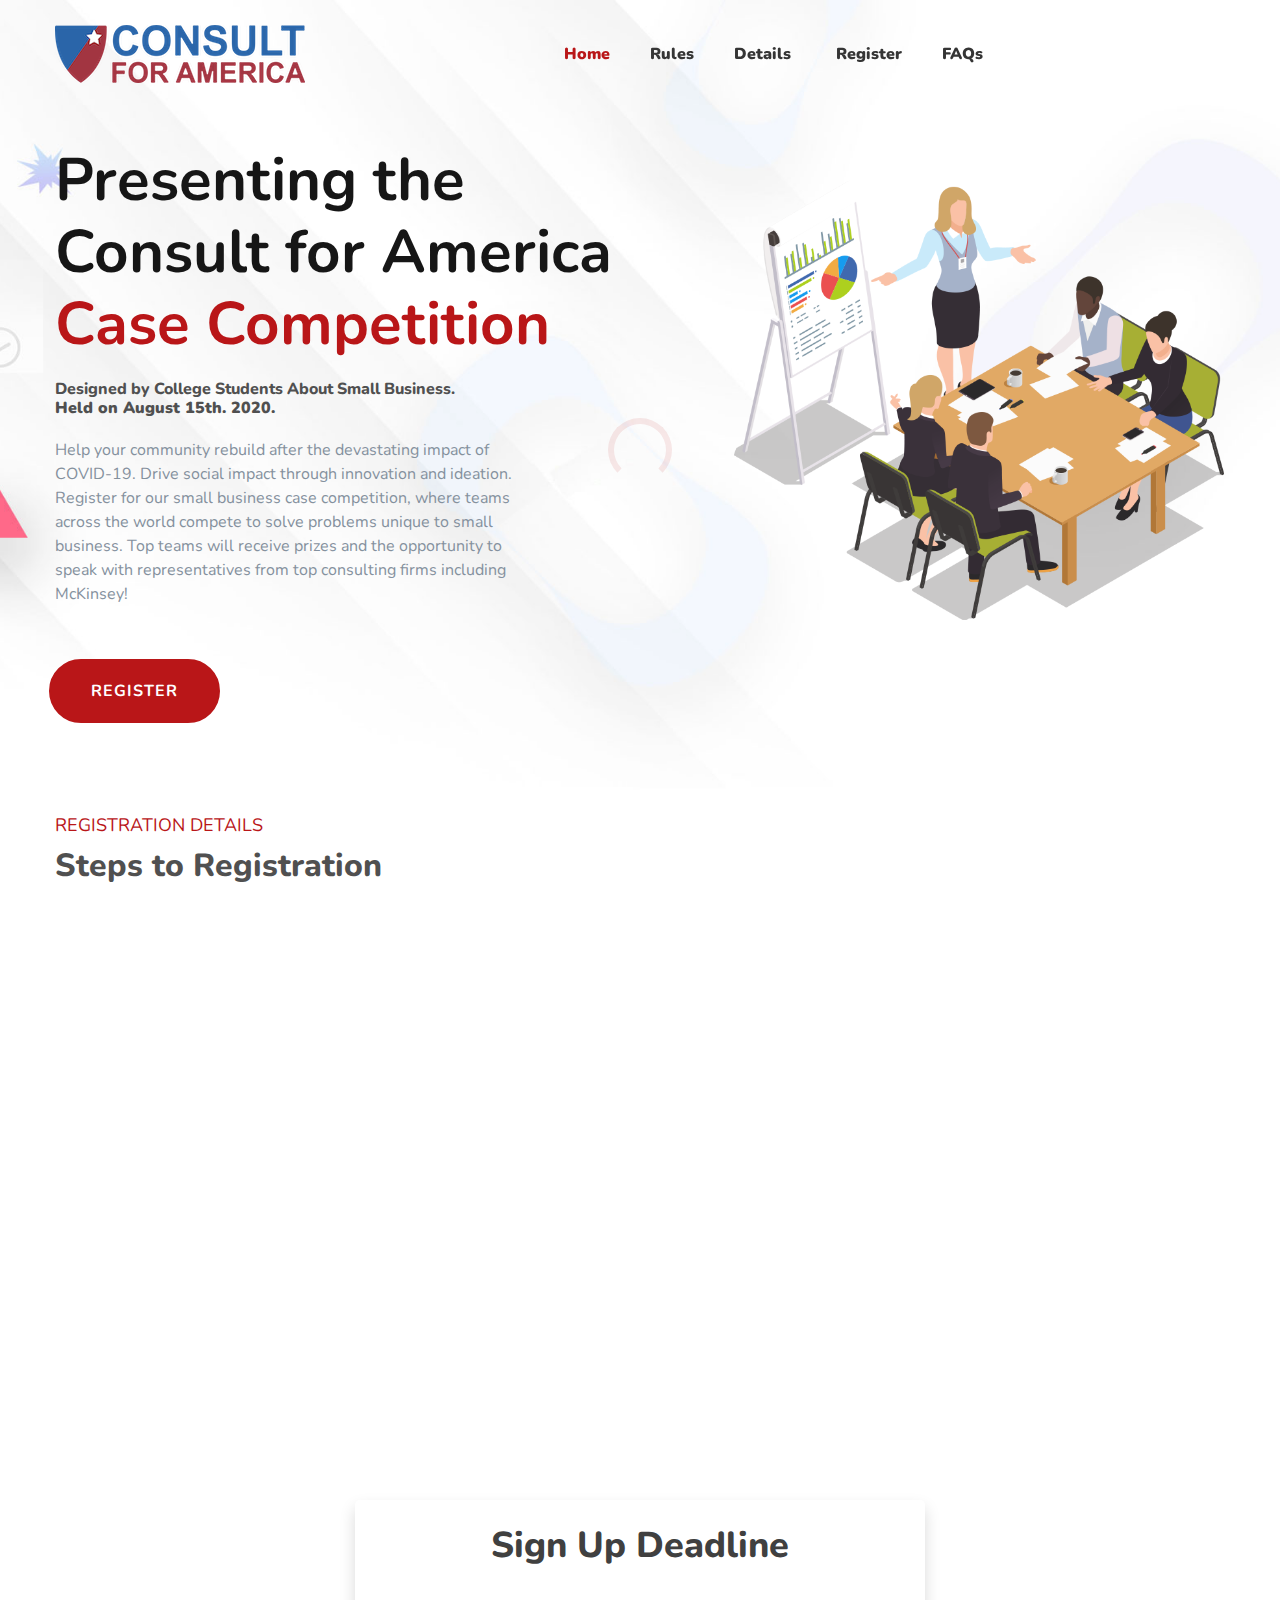
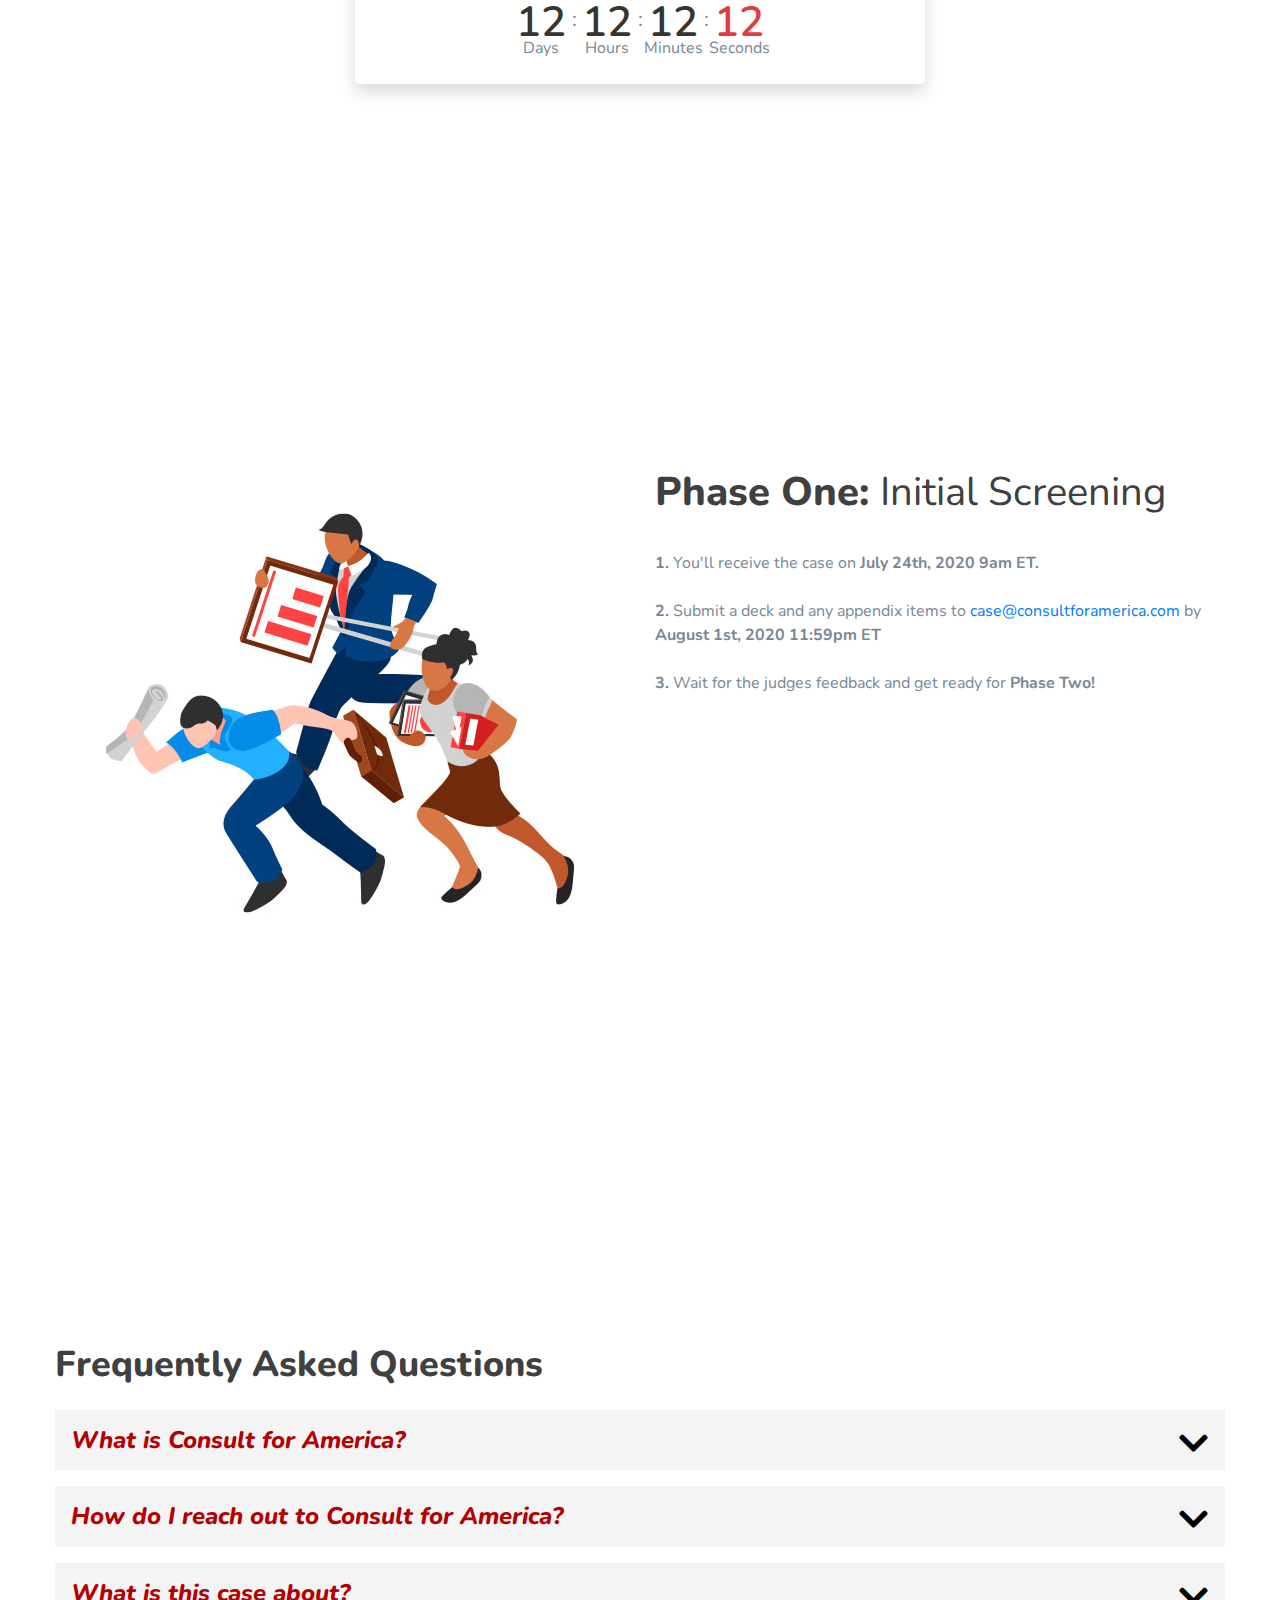
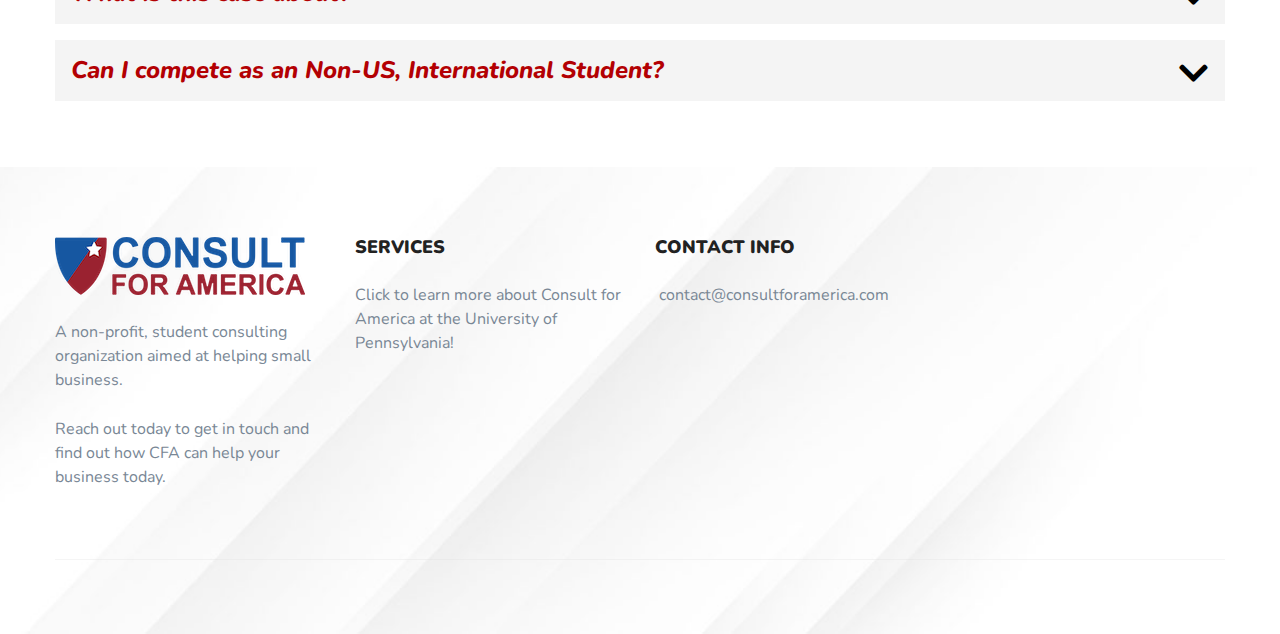
==== case2020.html @ e7a6fa44 "Create case2020.html" ====
<!doctype html>
<html class="no-js" lang="en">

<head>
    <meta charset="utf-8">
    
    <!--====== Title ======-->
    <title>Consult For America | Home</title>
    
    <meta name="description" content="">
    <meta name="viewport" content="width=device-width, initial-scale=1">
    <meta property="og:image" content="assets/images/CFAN Logo 1.png" />

    <!--====== Favicon Icon ======-->
    <link rel="shortcut icon" href="assets/images/cfa_favicon.png" type="image/png">
        
    <!--====== Slick CSS ======-->
    <link rel="stylesheet" href="assets/css/slick.css">
        
    <!--====== Font Awesome CSS ======-->
    <link rel="stylesheet" href="assets/css/font-awesome.min.css">
        
    <!--====== Line Icons CSS ======-->
    <link rel="stylesheet" href="assets/css/LineIcons.css">
        
    <!--====== Animate CSS ======-->
    <link rel="stylesheet" href="assets/css/animate.css">
        
    <!--====== Magnific Popup CSS ======-->
    <link rel="stylesheet" href="assets/css/magnific-popup.css">
        
    <!--====== Bootstrap CSS ======-->
    <link rel="stylesheet" href="assets/css/bootstrap.min.css">
    
    <!--====== Default CSS ======-->
    <link rel="stylesheet" href="assets/css/default.css">
    
    <!--====== Style CSS ======-->
    <link rel="stylesheet" href="assets/css/style.css">
    
</head>

<body>
    <!--[if IE]>
    <p class="browserupgrade">You are using an <strong>outdated</strong> browser. Please <a href="https://browsehappy.com/">upgrade your browser</a> to improve your experience and security.</p>
  <![endif]-->
   
   
    <!--====== PRELOADER PART START ======-->

    <div class="preloader">
        <div class="loader">
            <div class="ytp-spinner">
                <div class="ytp-spinner-container">
                    <div class="ytp-spinner-rotator">
                        <div class="ytp-spinner-left">
                            <div class="ytp-spinner-circle"></div>
                        </div>
                        <div class="ytp-spinner-right">
                            <div class="ytp-spinner-circle"></div>
                        </div>
                    </div>
                </div>
            </div>
        </div>
    </div>

    <!--====== PRELOADER PART ENDS ======-->
    
    <!--====== HEADER PART START ======-->
    
    <header class="header-area">
        <div class="navbar-area headroom">
            <div class="container">
                <div class="row">
                    <div class="col-lg-12">
                        <nav class="navbar navbar-expand-lg">
                            <a class="navbar-brand" href="index.html">
                                <img src="assets/images/CFAN Logo 1.png" alt="Logo">
                            </a>
                            <button class="navbar-toggler" type="button" data-toggle="collapse" data-target="#navbarSupportedContent" aria-controls="navbarSupportedContent" aria-expanded="false" aria-label="Toggle navigation">
                                <span class="toggler-icon"></span>
                                <span class="toggler-icon"></span>
                                <span class="toggler-icon"></span>
                            </button>

                            <div class="collapse navbar-collapse sub-menu-bar" id="navbarSupportedContent">
                                <ul id="nav" class="navbar-nav m-auto">
                                    <li class="nav-item active">
                                        <a href="#home">Home</a>
                                    </li>
                                    <li class="nav-item">
                                        <a href="#service">Rules</a>
                                    </li>
                                    <li class="nav-item">
                                        <a href="#phases">Details&nbsp;</a>
                                    </li>
                                    <li class="nav-item">
                                        <a href="#register">Register</a>
                                    </li>
                                    <li class="nav-item">
                                        <a href="#FAQs">FAQs</a>
                                    </li>
                                </ul>
                            </div> <!-- navbar collapse -->
                        </nav> <!-- navbar -->
                    </div>
                </div> <!-- row -->
            </div> <!-- container -->
        </div> <!-- navbar area -->
        
        <div id="home" class="header-hero bg_cover d-lg-flex align-items-center" style="background-image: url(assets/images/header-hero.jpg)">
            <div class="container">
                <div class="row">
                    <div class="col-lg-7">
                        <div class="header-hero-content">
                            <h1 class="hero-title wow fadeInUp" data-wow-duration="1s" data-wow-delay="0.2s"><b>Presenting the <br>
                            Consult for America &nbsp;</b>&nbsp; <br> <span><strong>Case Competition</strong></span>  <b>&nbsp;</b></h1>
                             <h1 class="text wow fadeInUp" data-wow-duration="1s" data-wow-delay="0.5s" style="visibility: visible; animation-duration: 1s; animation-delay: 0.5s; animation-name: fadeInUp;">Designed by College Students About Small Business.<br><b>Held on August 15th. 2020.</b></h1>
							<p class="text wow fadeInUp" data-wow-duration="1s" data-wow-delay="0.5s" style="visibility: visible; animation-duration: 1s; 
                            animation-delay: 0.5s; animation-name: fadeInUp;
                            ">Help your community rebuild after the devastating impact of COVID-19. Drive social impact through innovation and ideation. 
                            Register for our small business case competition, where teams across the world compete to solve problems unique to small business. 
                            Top teams will receive prizes and the opportunity to speak with representatives from top consulting firms including McKinsey!</p>
							<div class="header-singup wow fadeInUp col-xl-3 col-lg-4 col-md-3" data-wow-duration="1s" data-wow-delay="0.8s">
                                <button class="main-btn" onclick="window.location.href='#register'">Register</button>
                          </div>
                      </div> <!-- header hero content -->
                    </div>
                </div> <!-- row -->
            </div> <!-- container -->
            <div class="header-hero-image d-flex align-items-center wow fadeInRightBig" data-wow-duration="1s" data-wow-delay="1.1s">
                <div class="image">
                    <img src="assets/images/hero-image.png" alt="Hero Image">
                </div>
            </div> <!-- header hero image -->
        </div> <!-- header hero -->
    </header>
    
    <!--====== HEADER PART ENDS ======-->
    
<!--====== REGISTRATION DETAILS START ======-->
    
    <section id="service" class="service-area pt-15">
        <div class="container">
            <div class="row">
                <div class="col-lg-6 col-md-8">
                    <div class="section-title wow fadeInUp" data-wow-duration="1s" data-wow-delay="0.2s">
                        <h6 class="sub-title">Registration Details&nbsp;</h6>
                        <h4 class="title">Steps to Registration&nbsp; <span>&nbsp;</span></h4>
                    </div> <!-- section title -->
                </div>
            </div> <!-- row -->
            <div class="service-wrapper mt-60 wow fadeInUp" data-wow-duration="1s" data-wow-delay="0.6s">
                <div class="row no-gutters justify-content-center">
                    <div class="col-lg-4 col-md-7">
                        <div class="single-service d-flex">
                            <div class="service-icon">
                                <img src="assets/images/service-1.png" alt="Icon">
                            </div>
                            <div class="service-content media-body">
                                <h4 class="service-title">1. Be a College Student&nbsp;</h4>
                                <p class="text">This Case Competition is for students in any type of undergraduate program, including the classes of 2021 - 2024.</p>
                            </div>
                        </div> <!-- single service -->
                    </div>
                    <div class="col-lg-4 col-md-7">
                        <div class="single-service service-border d-flex">
                            <div class="service-icon">
                                <img src="assets/images/service-2.png" alt="Icon">
                            </div>
                            <div class="service-content media-body">
                                <h4 class="service-title">2. Find a Team&nbsp; &nbsp;&nbsp;</h4>
                                <p class="text">You can register with up to 4 people total, and they can be from across schools&nbsp;&nbsp;</p>
                            </div>
                            <div class="shape shape-3"> </div>
                        </div> <!-- single service -->
                    </div>
					 <div class="col-lg-4 col-md-7">
                        <div class="single-service service-border d-flex">
                            <div class="service-icon">
                                <img src="assets/images/service-3.png" alt="Icon">
                            </div>
                            <div class="service-content media-body">
                                <h4 class="service-title">3. Pick a Team Captain</h4>
                                <p class="text">Pick a single member of your team to be the main point of contact.&nbsp;&nbsp;</p>
                          </div>
                            <div class="shape shape-3">
                                <img src="assets/images/shape/shape-3.svg" alt="shape">
                            </div>
                        </div> <!-- single service -->
                    </div>
					 <div class="col-lg-4 col-md-7">
                        <div class="single-service service-border d-flex">
                            <div class="service-icon">
                              <img src="assets/images/service-4.png" alt="Icon">
                            </div>
                            <div class="service-content media-body">
                                <h4 class="service-title">4. Fill in the Form Below&nbsp;</h4>
                                <p class="text">Carefully fill out all the details in the form below so we can contact you.</p>
                          </div>
                            <div class="shape shape-3">
                                <img src="assets/images/shape/shape-3.svg" alt="shape">
                            </div>
                        </div> <!-- single service -->
                    </div>
					 <div class="col-lg-4 col-md-7">
                        <div class="single-service service-border d-flex">
                            <div class="service-icon">
                                <img src="assets/images/service-5.png" alt="Icon">
                            </div>
                            <div class="service-content media-body">
                                <h4 class="service-title">Register by July 22, 2020, 11:59pm ET</h4>
                                <p class="text">Get your team ready and keep an eye out for the case materials.&nbsp;</p>
                          </div>
                            <div class="shape shape-3"> </div>
                        </div> <!-- single service -->
                    </div>
                    <div class="col-lg-4 col-md-7">
                        <div class="single-service d-flex">
                            <div class="service-icon">
                                <img src="assets/images/service-6.png" alt="Icon">
                            </div>
                            <div class="service-content media-body">
                                <h4 class="service-title">Receive your case materials on July 24, 2020!&nbsp;&nbsp;</h4>
                                <p class="text">You'll receive your case materials a day later.&nbsp; &nbsp; &nbsp; &nbsp;&nbsp;</p>
                          </div>
                            <div class="shape shape-4">
                            </div>
                        </div> <!-- single service -->
                    </div>
                </div> <!-- row -->
                <div class="row">
                </div> <!-- row -->
            </div> <!-- service wrapper -->
        </div> <!-- container -->
    </section>
    
    <!--====== REGISTRATION DETAILS ENDS ======-->
    
    <!--====== TIMER START ======-->
    <section>
        <div class="bg-gradient-primary section bg-triangles pt-150">
          <div class="container">
            <div class="row">
              <div class="col-lg-6 col-sm-8 mr-auto ml-auto" data-aos="fade-up">
                <div class="pricing-table position-relative text-center px-3 py-4 rounded-lg shadow transition bg-white">
                  <h2 class="mb-4 text-color">Sign Up Deadline</h2>
                  <div class="col w-100 text-center mr-auto ml-auto">
                    <div class="row justify-content-center">
                      <div class="numbox col">
                        <span id="days">12</span>
                      </div>
                      <span class="colon">:</span>
                      <div class="numbox col">
                        <span id="hours">12</span>
                      </div>
                      <span class="colon">:</span>
                      <div class="numbox col">
                        <span id="minutes">12</span>
                      </div>
                      <span class="colon">:</span>
                      <div class="numbox col">
                        <span id="seconds">12</span>
                      </div>
                    </div>
                    <div class="row justify-content-center">
                      <div class="numbox_desciption col">
                        Days
                      </div>
                      <span class="colon"></span>
                      <div class="numbox_desciption col">
                        Hours
                      </div>
                      <span class="colon"></span>
                      <div class="numbox_desciption col">
                        Minutes
                      </div>
                      <span class="colon"></span>
                      <div class="numbox_desciption col">
                        Seconds
                      </div>
                    </div>
                  </div>
              </div>
                </div>
              </div>
            </div>
          </div>
        </div>
      </section>
    <!--====== TIMER END ======-->
    
    <!-- PHASE PART START -->
    <section id="phases" class="our-services-area pt-115">
        <div class="container">
            <div class="row justify-content-center">
                <div class="col-xl-5 col-lg-6 col-md-8 col-sm-9">
                    <div class="section-title text-center wow fadeInUp" data-wow-duration="1s" data-wow-delay="0.2s">
                        <h6 class="sub-title">What's Next?</h6>
                        <h4 class="title">The Two Phases <span>of the CFA Case Competition</span></h4>
                    </div> <!-- section title -->
                </div>
            </div> <!-- row -->
            <div class="row">
                <div class="col-lg-12">
                    <div class="our-services-tab pt-30">
                        <ul class="nav justify-content-center wow fadeIn" data-wow-duration="1s" data-wow-delay="0.5s" id="myTab" role="tablist">
                            <li class="nav-item">
                                <a class="active" id="business-tab" data-toggle="tab" href="#business" role="tab" aria-controls="business" aria-selected="true">
                                    <i class="lni-briefcase"></i> <span>Phase <br> One</span>
                                </a>
                            </li>
                            <li class="nav-item">
                                <a id="digital-tab" data-toggle="tab" href="#digital" role="tab" aria-controls="digital" aria-selected="false">
                                    <i class="lni-medall"></i> <span>Phase <br> Two</span>
                                </a>
                            </li>
                        </ul>
                        <div class="tab-content" id="myTabContent">
                            <div class="tab-pane fade show active" id="business" role="tabpanel" aria-labelledby="business-tab">
                                <div class="row">
                                    <div class="col-lg-6">
                                        <div class="our-services-image mt-50">
                                            <img src="assets/images/our-service-1.jpg" alt="service">
                                        </div> <!-- our services image -->
                                    </div>
                                    <div class="col-lg-6">
                                        <div class="our-services-content mt-45">
                                            <h3 class="services-title">Phase One: <span>Initial Screening</span></h3>
                                            <p class="text"><b>1.</b> You'll receive the case on <b>July 24th, 2020 9am ET.</b>  <br> <br> 
                                                <b>2.</b> Submit a deck and any appendix items to <a href="mailto: case@consultforamerica.com">case@consultforamerica.com</a> by <b>August 1st, 2020 11:59pm ET</b> <br> <br>
                                                <b>3.</b> Wait for the judges feedback and get ready for <b>Phase Two!</b></p>
                                        </div> <!-- our services content -->
                                    </div>
                                </div> <!-- row -->
                            </div>
                            
                            <div class="tab-pane fade" id="digital" role="tabpanel" aria-labelledby="digital-tab">
                                <div class="row">
                                    <div class="col-lg-6">
                                        <div class="our-services-image mt-50">
                                            <img src="assets/images/our-service-2.jpg" alt="service">
                                        </div> <!-- our services image -->
                                    </div>
                                    <div class="col-lg-6">
                                        <div class="our-services-content mt-45">
                                            <h3 class="services-title">Phase Two: <span>The Judges Panel</span></h3>
                                            <p class="text"><b>1.</b> Our team will read through your proposals and pick the top 15 submissions by <b>August 8th</b> to present to a panel of judges.
                                                The top 15 submissions will be chosen through a <i>blind rating system.</i><br> <br> 
                                                <b>2.</b> If selected, you'll be invited to select a time slot to present to the panel of judges on <b>August 15th, 2020.</b> <br> <br>
                                                <b>3.</b> We'll announce the winners that same night!</p>
                                        </div> <!-- our services content -->
                                    </div>
                                </div> <!-- row -->
                            </div>
                        </div> <!-- tab content -->
                    </div> <!-- our services tab -->
                </div>
            </div> <!-- row -->
        </div> <!-- container -->
    </section>

    <!-- PHASE PART END   -->
    
    <!--====== REGISTRATION PART STARTS ======-->
    <section id="register" class="contact-area pt-120 pb-120">
        <div class="container">
            <div class="row justify-content-center">
                <div class="col-lg-4">
                    <div class="section-title text-center pb-20 wow fadeInUp" data-wow-duration="1s" data-wow-delay="0.3s">
                        <h6 class="sub-title">Register</h6>
                        <h4 class="title">Registration has closed.</h4>
                    </div>
    <!--====== REGISTRATION FORM STARTS
                    <script src="https://static.airtable.com/js/embed/embed_snippet_v1.js"></script><iframe class="airtable-embed airtable-dynamic-height" src="https://airtable.com/embed/shrqEFEuLGyIcdail?backgroundColor=green" frameborder="0" onmousewheel="" width="100%" height="1609" style="background: transparent; border: 1px solid #ccc;"></iframe>
    ====== REGISTRATION FORM ENDS ======-->
                </section>
    <!--====== REGISTRATION PART ENDS ======-->

    <!--====== FAQ PART STARTS ======-->
    <section class="accordion-section clearfix mt-3" id="FAQs" aria-label="Question Accordions">
        <div class="container">
            <h2></br>Frequently Asked Questions</h2> </br>
            <div class="panel-group" id="accordion" role="tablist" aria-multiselectable="true">
              <div class="panel panel-default">
                <div class="panel-heading p-3 mb-3" role="tab" id="heading0">
                  <h3 class="panel-title">
                    <a class="collapsed" role="button" title="" data-toggle="collapse" data-parent="#accordion" href="#collapse0" aria-expanded="true" aria-controls="collapse0">
                      What is Consult for America?
                    </a>
                  </h3>
                </div>
                <div id="collapse0" class="panel-collapse collapse" role="tabpanel" aria-labelledby="heading0">
                  <div class="panel-body px-3 mb-4">
                    <p>Consult for America is a pro-bono small business consulting non-profit run by students focused on delivering world class advice to local community business. 
                        We help communities grow by providing hands on professional learning for college students and empowering small businesses.
                    </p>
                  </div>
                </div>
              </div>
              
              <div class="panel panel-default">
                <div class="panel-heading p-3 mb-3" role="tab" id="heading1">
                  <h3 class="panel-title">
                    <a class="collapsed" role="button" title="" data-toggle="collapse" data-parent="#accordion" href="#collapse1" aria-expanded="true" aria-controls="collapse1">
                      How do I reach out to Consult for America?
                    </a>
                  </h3>
                </div>
                <div id="collapse1" class="panel-collapse collapse" role="tabpanel" aria-labelledby="heading1">
                  <div class="panel-body px-3 mb-4">
                    <p>Email us at <a href="mailto: case@consultforamerica.com">case@consultforamerica.com</a></p>
                  </div>
                </div>
              </div>
              
              <div class="panel panel-default">
                <div class="panel-heading p-3 mb-3" role="tab" id="heading2">
                  <h3 class="panel-title">
                    <a class="collapsed" role="button" title="" data-toggle="collapse" data-parent="#accordion" href="#collapse2" aria-expanded="true" aria-controls="collapse2">
                      What is this case about?
                    </a>
                  </h3>
                </div>
                <div id="collapse2" class="panel-collapse collapse" role="tabpanel" aria-labelledby="heading2">
                  <div class="panel-body px-3 mb-4">
                    <p>This case is about helping a small business in Philadelphia, although it can be applied to any city across the United States. You’ll get more details on July 24th, 2020!</p>
                  </div>
                </div>
              </div>
              <div class="panel panel-default">
                <div class="panel-heading p-3 mb-3" role="tab" id="heading2">
                  <h3 class="panel-title">
                    <a class="collapsed" role="button" title="" data-toggle="collapse" data-parent="#accordion" href="#collapse3" aria-expanded="true" aria-controls="collapse2">
                        Can I compete as an Non-US, International Student?
                    </a>
                  </h3>
                </div>
                <div id="collapse3" class="panel-collapse collapse" role="tabpanel" aria-labelledby="heading2">
                  <div class="panel-body px-3 mb-4">
                    <p>Absolutely! We welcome applicants from any undergraduate program in the world.</p>
                  </div>
                </div>
              </div>
        </div>
      </section>

    <!--====== FAQ PART ENDS ======-->
    
    <!--====== FOOTER PART START ======-->
    
    <footer id="footer" class="footer-area bg_cover" style="background-image: url(assets/images/footer-bg.jpg)">
        <div class="container">
            <div class="footer-widget pt-30 pb-70">
                <div class="row">
                    <div class="col-lg-3 col-sm-6 order-sm-1 order-lg-1">
                        <div class="footer-about pt-40">
                            <a href="#">
                                <img src="assets/images/CFAN Logo 1.png" alt="Logo">
                            </a>
                            <p class="text">A non-profit, student consulting organization aimed at helping small business.&nbsp;</p> 
                            <p class="text">Reach out today to get in touch and find out how CFA can help your business today.&nbsp;</p>
                        </div> <!-- footer about -->
                    </div>
                    <div class="col-lg-3 col-sm-6 order-sm-3 order-lg-2">
                        <div class="footer-link pt-40">
                            <div class="footer-title">
                                <h5 class="title">Services</h5>
                            </div>
                            <ul>
                                <li><a href="http://www.consultforamericaupenn.com/">Click to learn more about Consult for America at the University of Pennsylvania!</a></li>
                            </ul>
                        </div> <!-- footer link -->
                    </div>
                    <div class="col-lg-3 col-sm-6 order-sm-2 order-lg-4">
                        <div class="footer-contact pt-40">
                            <div class="footer-title">
                                <h5 class="title">Contact Info</h5>
                            </div>
                            <div class="contact pt-10">
                                <p class="text">&nbsp;contact@consultforamerica.com</p>
                                <p class="text">&nbsp;</p>
                                <p class="text">&nbsp;</p>
                            </div> <!-- contact -->
                        </div> <!-- footer contact -->
                    </div>
                </div> <!-- row -->
            </div> <!-- footer widget -->
            <div class="footer-copyright text-center">
                <p class="text">&nbsp;</p>
            </div>
        </div> <!-- container -->
    </footer>
    
    <!--====== FOOTER PART ENDS ======-->
    
    <!--====== BACK TOP TOP PART START ======-->

    <a href="#" class="back-to-top"><i class="lni-chevron-up"></i></a>

    <!--====== BACK TOP TOP PART ENDS ======-->  




    <!--====== Jquery js ======-->
    <script src="assets/js/vendor/jquery-1.12.4.min.js"></script>
    <script src="assets/js/vendor/modernizr-3.7.1.min.js"></script>
    
    <!--====== Bootstrap js ======-->
    <script src="assets/js/popper.min.js"></script>
    <script src="assets/js/bootstrap.min.js"></script>
    
    <!--====== Slick js ======-->
    <script src="assets/js/slick.min.js"></script>
    
    <!--====== Isotope js ======-->
    <script src="assets/js/imagesloaded.pkgd.min.js"></script>
    <script src="assets/js/isotope.pkgd.min.js"></script>
    
    <!--====== Counter Up js ======-->
    <script src="assets/js/waypoints.min.js"></script>
    <script src="assets/js/jquery.counterup.min.js"></script>
    
    <!--====== Circles js ======-->
    <script src="assets/js/circles.min.js"></script>
    
    <!--====== Appear js ======-->
    <script src="assets/js/jquery.appear.min.js"></script>
    
    <!--====== WOW js ======-->
    <script src="assets/js/wow.min.js"></script>
    
    <!--====== Headroom js ======-->
    <script src="assets/js/headroom.min.js"></script>
    
    <!--====== Jquery Nav js ======-->
    <script src="assets/js/jquery.nav.js"></script>
    
    <!--====== Scroll It js ======-->
    <script src="assets/js/scrollIt.min.js"></script>
    
    <!--====== Magnific Popup js ======-->
    <script src="assets/js/jquery.magnific-popup.min.js"></script>
    
    <!--====== Main js ======-->
    <script src="assets/js/main.js"></script>
    
</body>

</html>
---- assets/css/default.css ----
/* Deafult Margin & Padding */
/*-- Margin Top --*/
.mt-5 {
	margin-top: 5px;
}
.mt-10 {
	margin-top: 10px;
}
.mt-15 {
	margin-top: 15px;
}
.mt-20 {
	margin-top: 20px;
}
.mt-25 {
	margin-top: 25px;
}
.mt-30 {
	margin-top: 30px;
}
.mt-35 {
	margin-top: 35px;
}
.mt-40 {
	margin-top: 40px;
}
.mt-45 {
	margin-top: 45px;
}
.mt-50 {
	margin-top: 50px;
}
.mt-55 {
	margin-top: 55px;
}
.mt-60 {
	margin-top: 60px;
}
.mt-65 {
	margin-top: 65px;
}
.mt-70 {
	margin-top: 70px;
}
.mt-75 {
	margin-top: 75px;
}
.mt-80 {
	margin-top: 80px;
}
.mt-85 {
	margin-top: 85px;
}
.mt-90 {
	margin-top: 90px;
}
.mt-95 {
	margin-top: 95px;
}
.mt-100 {
	margin-top: 100px;
}
.mt-105 {
	margin-top: 105px;
}
.mt-110 {
	margin-top: 110px;
}
.mt-115 {
	margin-top: 115px;
}
.mt-120 {
	margin-top: 120px;
}
.mt-125 {
	margin-top: 125px;
}
.mt-130 {
	margin-top: 130px;
}
.mt-135 {
	margin-top: 135px;
}
.mt-140 {
	margin-top: 140px;
}
.mt-145 {
	margin-top: 145px;
}
.mt-150 {
	margin-top: 150px;
}
.mt-155 {
	margin-top: 155px;
}
.mt-160 {
	margin-top: 160px;
}
.mt-165 {
	margin-top: 165px;
}
.mt-170 {
	margin-top: 170px;
}
.mt-175 {
	margin-top: 175px;
}
.mt-180 {
	margin-top: 180px;
}
.mt-185 {
	margin-top: 185px;
}
.mt-190 {
	margin-top: 190px;
}
.mt-195 {
	margin-top: 195px;
}
.mt-200 {
	margin-top: 200px;
}
/*-- Margin Bottom --*/

.mb-5 {
	margin-bottom: 5px;
}
.mb-10 {
	margin-bottom: 10px;
}
.mb-15 {
	margin-bottom: 15px;
}
.mb-20 {
	margin-bottom: 20px;
}
.mb-25 {
	margin-bottom: 25px;
}
.mb-30 {
	margin-bottom: 30px;
}
.mb-35 {
	margin-bottom: 35px;
}
.mb-40 {
	margin-bottom: 40px;
}
.mb-45 {
	margin-bottom: 45px;
}
.mb-50 {
	margin-bottom: 50px;
}
.mb-55 {
	margin-bottom: 55px;
}
.mb-60 {
	margin-bottom: 60px;
}
.mb-65 {
	margin-bottom: 65px;
}
.mb-70 {
	margin-bottom: 70px;
}
.mb-75 {
	margin-bottom: 75px;
}
.mb-80 {
	margin-bottom: 80px;
}
.mb-85 {
	margin-bottom: 85px;
}
.mb-90 {
	margin-bottom: 90px;
}
.mb-95 {
	margin-bottom: 95px;
}
.mb-100 {
	margin-bottom: 100px;
}
.mb-105 {
	margin-bottom: 105px;
}
.mb-110 {
	margin-bottom: 110px;
}
.mb-115 {
	margin-bottom: 115px;
}
.mb-120 {
	margin-bottom: 120px;
}
.mb-125 {
	margin-bottom: 125px;
}
.mb-130 {
	margin-bottom: 130px;
}
.mb-135 {
	margin-bottom: 135px;
}
.mb-140 {
	margin-bottom: 140px;
}
.mb-145 {
	margin-bottom: 145px;
}
.mb-150 {
	margin-bottom: 150px;
}
.mb-155 {
	margin-bottom: 155px;
}
.mb-160 {
	margin-bottom: 160px;
}
.mb-165 {
	margin-bottom: 165px;
}
.mb-170 {
	margin-bottom: 170px;
}
.mb-175 {
	margin-bottom: 175px;
}
.mb-180 {
	margin-bottom: 180px;
}
.mb-185 {
	margin-bottom: 185px;
}
.mb-190 {
	margin-bottom: 190px;
}
.mb-195 {
	margin-bottom: 195px;
}
.mb-200 {
	margin-bottom: 200px;
}
/*-- margin left --*/
.ml-5 {
	margin-left: 5px;
}
.ml-10 {
	margin-left: 10px;
}
.ml-15 {
	margin-left: 15px;
}
.ml-20 {
	margin-left: 20px;
}
.ml-25 {
	margin-left: 25px;
}
.ml-30 {
	margin-left: 30px;
}
.ml-35 {
	margin-left: 35px;
}
.ml-40 {
	margin-left: 40px;
}
.ml-45 {
	margin-left: 45px;
}
.ml-50 {
	margin-left: 50px;
}
.ml-55 {
	margin-left: 55px;
}
.ml-60 {
	margin-left: 60px;
}
.ml-65 {
	margin-left: 65px;
}
.ml-70 {
	margin-left: 70px;
}
.ml-75 {
	margin-left: 75px;
}
.ml-80 {
	margin-left: 80px;
}
.ml-85 {
	margin-left: 85px;
}
.ml-90 {
	margin-left: 90px;
}
.ml-95 {
	margin-left: 95px;
}
.ml-100 {
	margin-left: 100px;
}
.ml-105 {
	margin-left: 105px;
}
.ml-110 {
	margin-left: 110px;
}
.ml-115 {
	margin-left: 115px;
}
.ml-120 {
	margin-left: 120px;
}
.ml-125 {
	margin-left: 125px;
}
.ml-130 {
	margin-left: 130px;
}
.ml-135 {
	margin-left: 135px;
}
.ml-140 {
	margin-left: 140px;
}
.ml-145 {
	margin-left: 145px;
}
.ml-150 {
	margin-left: 150px;
}
.ml-155 {
	margin-left: 155px;
}
.ml-160 {
	margin-left: 160px;
}
.ml-165 {
	margin-left: 165px;
}
.ml-170 {
	margin-left: 170px;
}
.ml-175 {
	margin-left: 175px;
}
.ml-180 {
	margin-left: 180px;
}
.ml-185 {
	margin-left: 185px;
}
.ml-190 {
	margin-left: 190px;
}
.ml-195 {
	margin-left: 195px;
}
.ml-200 {
	margin-left: 200px;
}
/*-- margin right --*/
.mr-5 {
	margin-right: 5px;
}
.mr-10 {
	margin-right: 10px;
}
.mr-15 {
	margin-right: 15px;
}
.mr-20 {
	margin-right: 20px;
}
.mr-25 {
	margin-right: 25px;
}
.mr-30 {
	margin-right: 30px;
}
.mr-35 {
	margin-right: 35px;
}
.mr-40 {
	margin-right: 40px;
}
.mr-45 {
	margin-right: 45px;
}
.mr-50 {
	margin-right: 50px;
}
.mr-55 {
	margin-right: 55px;
}
.mr-60 {
	margin-right: 60px;
}
.mr-65 {
	margin-right: 65px;
}
.mr-70 {
	margin-right: 70px;
}
.mr-75 {
	margin-right: 75px;
}
.mr-80 {
	margin-right: 80px;
}
.mr-85 {
	margin-right: 85px;
}
.mr-90 {
	margin-right: 90px;
}
.mr-95 {
	margin-right: 95px;
}
.mr-100 {
	margin-right: 100px;
}
.mr-105 {
	margin-right: 105px;
}
.mr-110 {
	margin-right: 110px;
}
.mr-115 {
	margin-right: 115px;
}
.mr-120 {
	margin-right: 120px;
}
.mr-125 {
	margin-right: 125px;
}
.mr-130 {
	margin-right: 130px;
}
.mr-135 {
	margin-right: 135px;
}
.mr-140 {
	margin-right: 140px;
}
.mr-145 {
	margin-right: 145px;
}
.mr-150 {
	margin-right: 150px;
}
.mr-155 {
	margin-right: 155px;
}
.mr-160 {
	margin-right: 160px;
}
.mr-165 {
	margin-right: 165px;
}
.mr-170 {
	margin-right: 170px;
}
.mr-175 {
	margin-right: 175px;
}
.mr-180 {
	margin-right: 180px;
}
.mr-185 {
	margin-right: 185px;
}
.mr-190 {
	margin-right: 190px;
}
.mr-195 {
	margin-right: 195px;
}
.mr-200 {
	margin-right: 200px;
}


/*-- Padding Top --*/

.pt-5 {
	padding-top: 5px;
}
.pt-10 {
	padding-top: 10px;
}
.pt-15 {
	padding-top: 15px;
}
.pt-20 {
	padding-top: 20px;
}
.pt-25 {
	padding-top: 25px;
}
.pt-30 {
	padding-top: 30px;
}
.pt-35 {
	padding-top: 35px;
}
.pt-40 {
	padding-top: 40px;
}
.pt-45 {
	padding-top: 45px;
}
.pt-50 {
	padding-top: 50px;
}
.pt-55 {
	padding-top: 55px;
}
.pt-60 {
	padding-top: 60px;
}
.pt-65 {
	padding-top: 65px;
}
.pt-70 {
	padding-top: 70px;
}
.pt-75 {
	padding-top: 75px;
}
.pt-80 {
	padding-top: 80px;
}
.pt-85 {
	padding-top: 85px;
}
.pt-90 {
	padding-top: 90px;
}
.pt-95 {
	padding-top: 95px;
}
.pt-100 {
	padding-top: 100px;
}
.pt-105 {
	padding-top: 105px;
}
.pt-110 {
	padding-top: 110px;
}
.pt-115 {
	padding-top: 115px;
}
.pt-120 {
	padding-top: 120px;
}
.pt-125 {
	padding-top: 125px;
}
.pt-130 {
	padding-top: 130px;
}
.pt-135 {
	padding-top: 135px;
}
.pt-140 {
	padding-top: 140px;
}
.pt-145 {
	padding-top: 145px;
}
.pt-150 {
	padding-top: 150px;
}
.pt-155 {
	padding-top: 155px;
}
.pt-160 {
	padding-top: 160px;
}
.pt-165 {
	padding-top: 165px;
}
.pt-170 {
	padding-top: 170px;
}
.pt-175 {
	padding-top: 175px;
}
.pt-180 {
	padding-top: 180px;
}
.pt-185 {
	padding-top: 185px;
}
.pt-190 {
	padding-top: 190px;
}
.pt-195 {
	padding-top: 195px;
}
.pt-200 {
	padding-top: 200px;
}
/*-- Padding Bottom --*/

.pb-5 {
	padding-bottom: 5px;
}
.pb-10 {
	padding-bottom: 10px;
}
.pb-15 {
	padding-bottom: 15px;
}
.pb-20 {
	padding-bottom: 20px;
}
.pb-25 {
	padding-bottom: 25px;
}
.pb-30 {
	padding-bottom: 30px;
}
.pb-35 {
	padding-bottom: 35px;
}
.pb-40 {
	padding-bottom: 40px;
}
.pb-45 {
	padding-bottom: 45px;
}
.pb-50 {
	padding-bottom: 50px;
}
.pb-55 {
	padding-bottom: 55px;
}
.pb-60 {
	padding-bottom: 60px;
}
.pb-65 {
	padding-bottom: 65px;
}
.pb-70 {
	padding-bottom: 70px;
}
.pb-75 {
	padding-bottom: 75px;
}
.pb-80 {
	padding-bottom: 80px;
}
.pb-85 {
	padding-bottom: 85px;
}
.pb-90 {
	padding-bottom: 90px;
}
.pb-95 {
	padding-bottom: 95px;
}
.pb-100 {
	padding-bottom: 100px;
}
.pb-105 {
	padding-bottom: 105px;
}
.pb-110 {
	padding-bottom: 110px;
}
.pb-115 {
	padding-bottom: 115px;
}
.pb-120 {
	padding-bottom: 120px;
}
.pb-125 {
	padding-bottom: 125px;
}
.pb-130 {
	padding-bottom: 130px;
}
.pb-135 {
	padding-bottom: 135px;
}
.pb-140 {
	padding-bottom: 140px;
}
.pb-145 {
	padding-bottom: 145px;
}
.pb-150 {
	padding-bottom: 150px;
}
.pb-155 {
	padding-bottom: 155px;
}
.pb-160 {
	padding-bottom: 160px;
}
.pb-165 {
	padding-bottom: 165px;
}
.pb-170 {
	padding-bottom: 170px;
}
.pb-175 {
	padding-bottom: 175px;
}
.pb-180 {
	padding-bottom: 180px;
}
.pb-185 {
	padding-bottom: 185px;
}
.pb-190 {
	padding-bottom: 190px;
}
.pb-195 {
	padding-bottom: 195px;
}
.pb-200 {
	padding-bottom: 200px;
}

/*-- Padding left --*/

.pl-0 {
	padding-left: 0px;
}
.pl-5 {
	padding-left: 5px;
}
.pl-10 {
	padding-left: 10px;
}
.pl-15 {
	padding-left: 15px;
}
.pl-20 {
	padding-left: 20px;
}
.pl-25 {
	padding-left: 25px;
}
.pl-30 {
	padding-left: 30px;
}
.pl-35 {
	padding-left: 35px;
}
.pl-40 {
	padding-left: 40px;
}
.pl-45 {
	padding-left: 45px;
}
.pl-50 {
	padding-left: 50px;
}
.pl-55 {
	padding-left: 55px;
}
.pl-60 {
	padding-left: 60px;
}
.pl-65 {
	padding-left: 65px;
}
.pl-70 {
	padding-left: 70px;
}
.pl-75 {
	padding-left: 75px;
}
.pl-80 {
	padding-left: 80px;
}
.pl-85 {
	padding-left: 85px;
}
.pl-90 {
	padding-left: 90px;
}
.pl-100 {
	padding-left: 100px;
}
.pl-105 {
	padding-left: 105px;
}
.pl-110 {
	padding-left: 110px;
}
.pl-115 {
	padding-left: 115px;
}
.pl-120 {
	padding-left: 120px;
}
.pl-125 {
	padding-left: 125px;
}
/*-- Padding right --*/

.pr-0 {
	padding-right: 0px;
}
.pr-5 {
	padding-right: 5px;
}
.pr-10 {
	padding-right: 10px;
}
.pr-15 {
	padding-right: 15px;
}
.pr-20 {
	padding-right: 20px;
}
.pr-25 {
	padding-right: 25px;
}
.pr-30 {
	padding-right: 30px;
}
.pr-35 {
	padding-right: 35px;
}
.pr-40 {
	padding-right: 40px;
}
.pr-45 {
	padding-right: 45px;
}
.pr-50 {
	padding-right: 50px;
}
.pr-55 {
	padding-right: 55px;
}
.pr-60 {
	padding-right: 60px;
}
.pr-65 {
	padding-right: 65px;
}
.pr-70 {
	padding-right: 70px;
}
.pr-75 {
	padding-right: 75px;
}
.pr-80 {
	padding-right: 80px;
}
.pr-85 {
	padding-right: 85px;
}
.pr-90 {
	padding-right: 90px;
}
.pr-95 {
	padding-right: 95px;
}
.pr-100 {
	padding-right: 100px;
}
.pr-105 {
	padding-right: 105px;
}
/* Background Color */

.gray-bg {
	background: #f6f6f6;
}
.white-bg {
	background: #fff;
}
.black-bg {
	background: #222;
}
/* Color */

.white {
	color: #fff;
}
.black {
	color: #222;
}
/* black overlay */

[data-overlay] {
	position: relative;
}
[data-overlay]::before {
	background: #000 none repeat scroll 0 0;
	content: "";
	height: 100%;
	left: 0;
	position: absolute;
	top: 0;
	width: 100%;
	z-index: 1;
}
[data-overlay="3"]::before {
	opacity: 0.3;
}
[data-overlay="4"]::before {
	opacity: 0.4;
}
[data-overlay="5"]::before {
	opacity: 0.5;
}
[data-overlay="6"]::before {
	opacity: 0.6;
}
[data-overlay="7"]::before {
	opacity: 0.7;
}
[data-overlay="8"]::before {
	opacity: 0.8;
}
[data-overlay="9"]::before {
	opacity: 0.9;
}
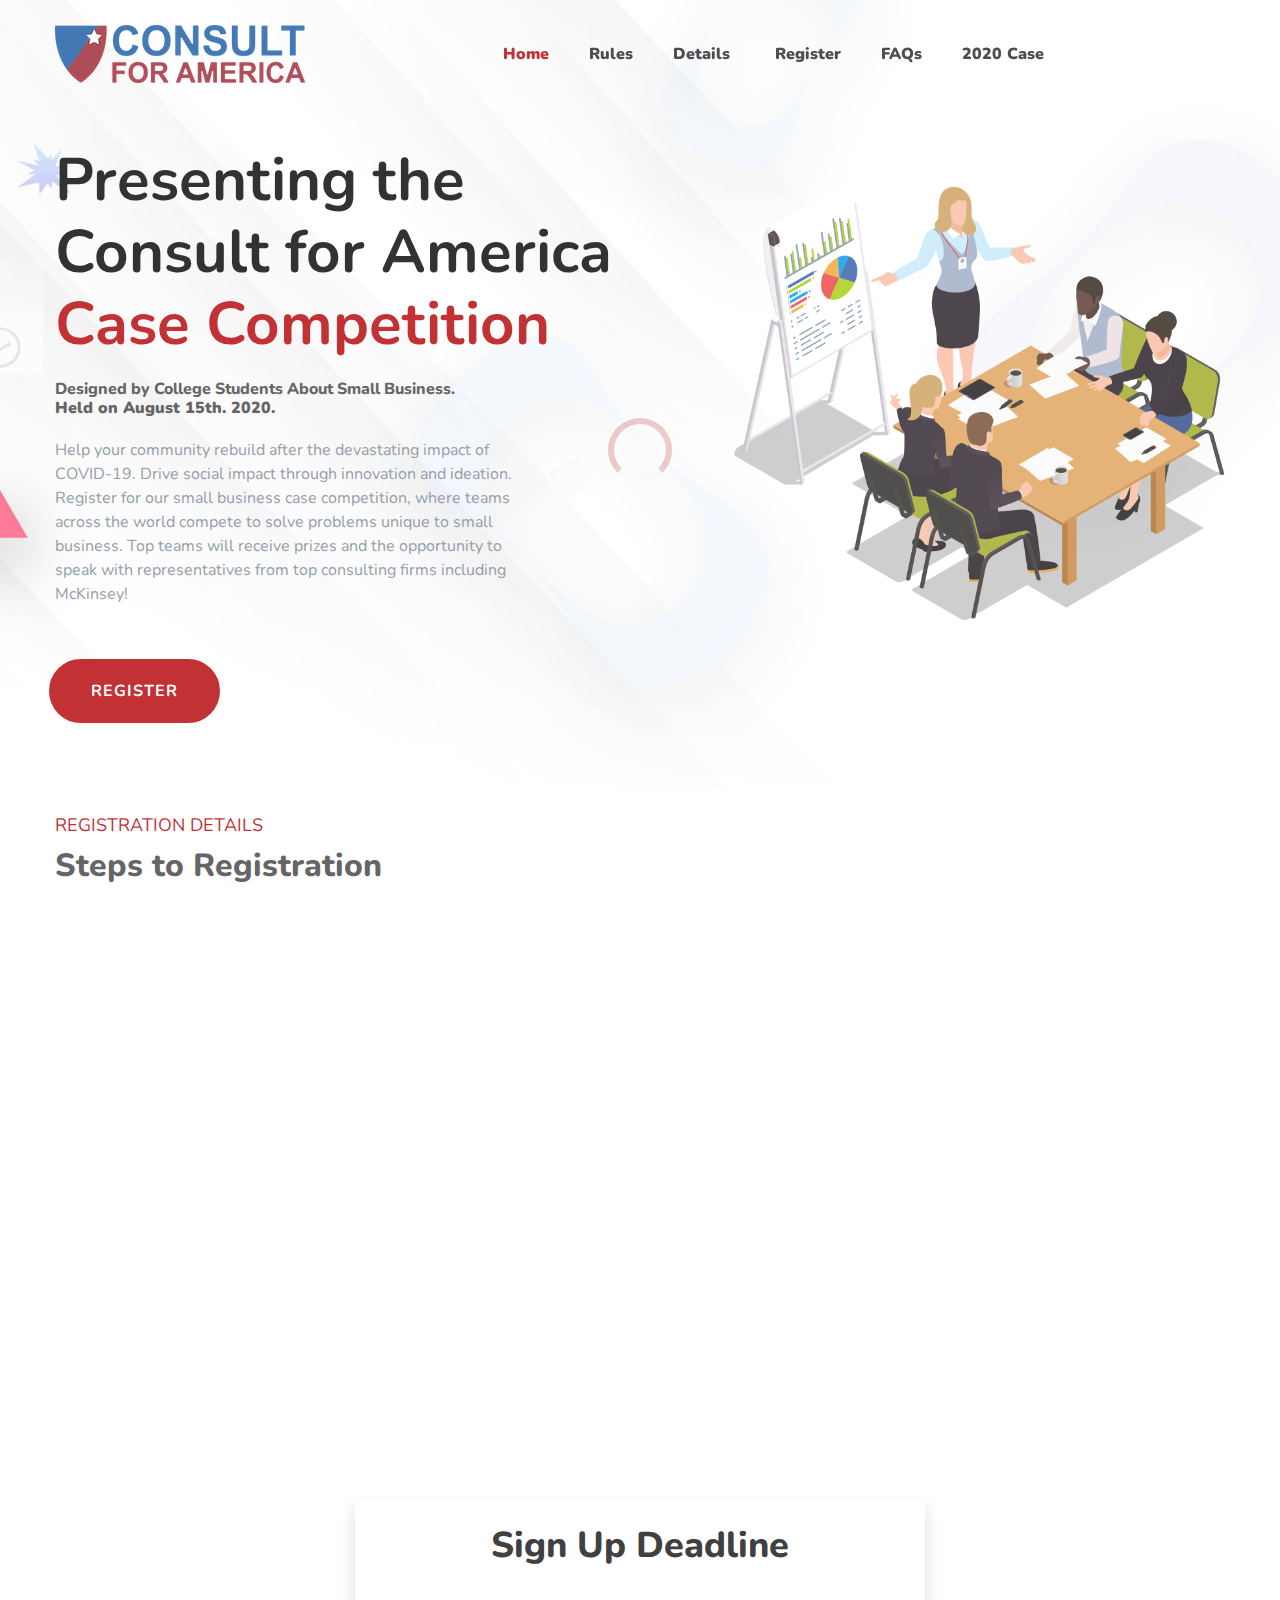
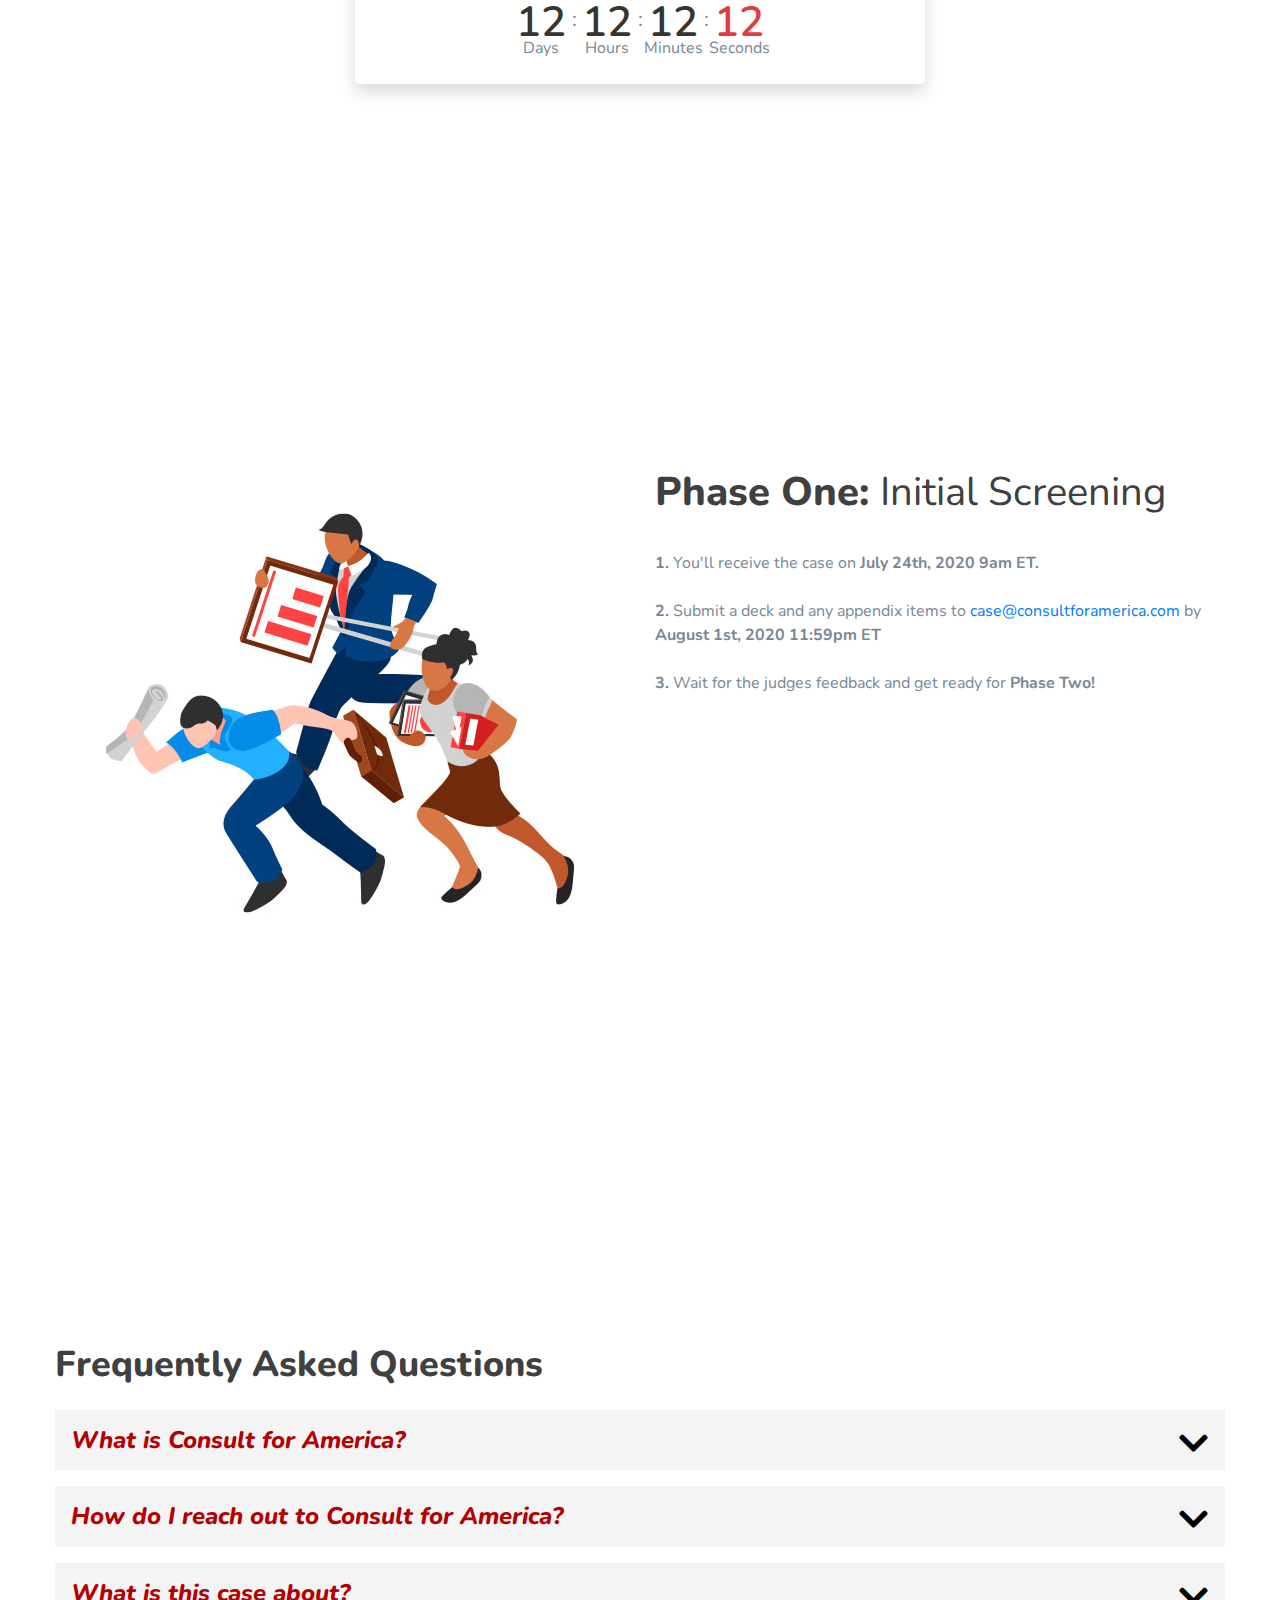
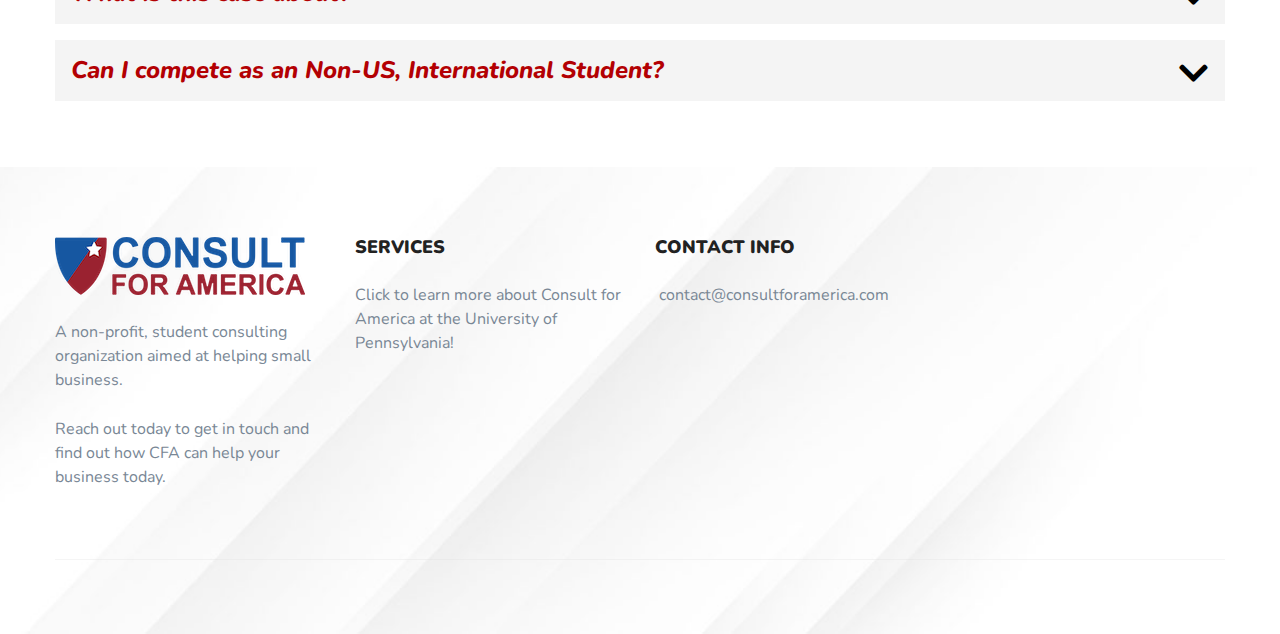
==== commit a6c679ce: "Update case2020.html" ====
--- a/case2020.html
+++ b/case2020.html
@@ -5,7 +5,7 @@
     <meta charset="utf-8">
     
     <!--====== Title ======-->
-    <title>Consult For America | Home</title>
+    <title>Consult For America | 2020 Case</title>
     
     <meta name="description" content="">
     <meta name="viewport" content="width=device-width, initial-scale=1">
@@ -100,6 +100,9 @@
                                     </li>
                                     <li class="nav-item">
                                         <a href="#FAQs">FAQs</a>
+                                    </li>
+                                    <li class="nav-item">
+                                        <a href="case2020.html">2020 Case</a>
                                     </li>
                                 </ul>
                             </div> <!-- navbar collapse -->
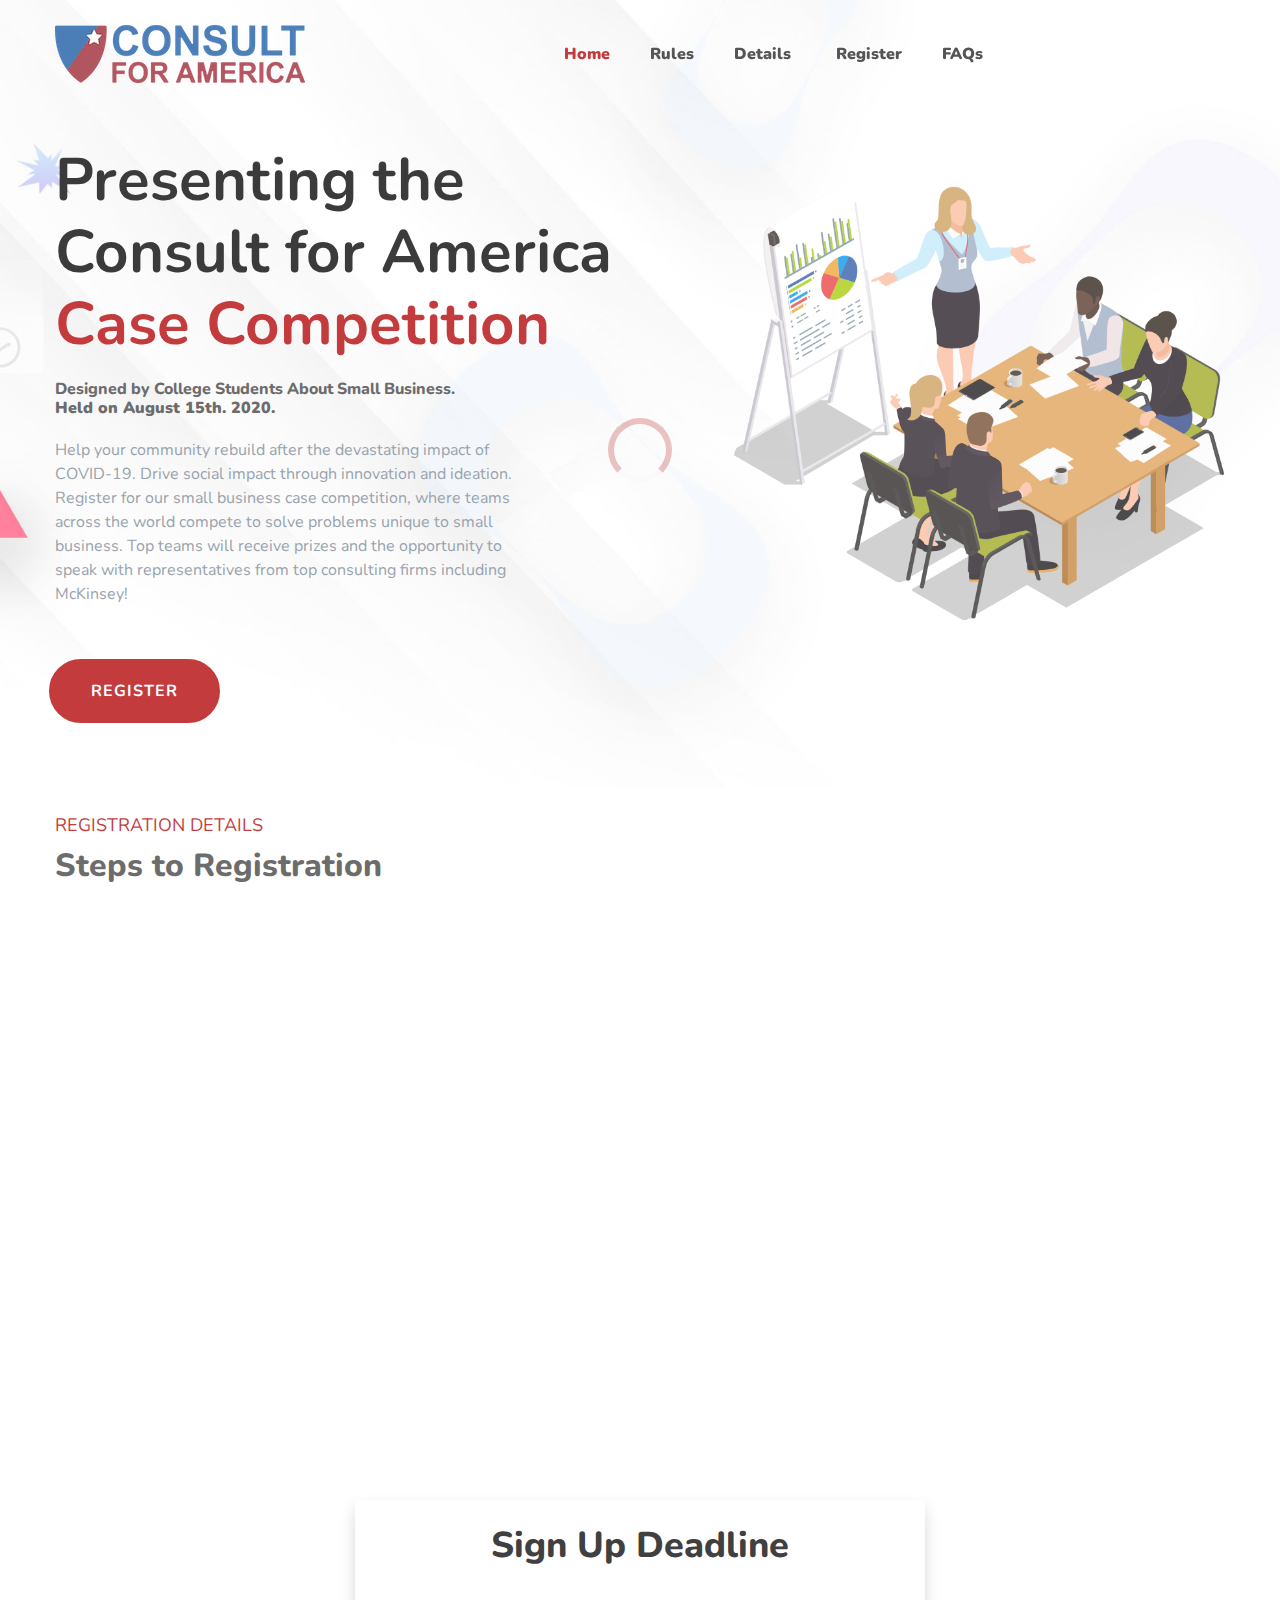
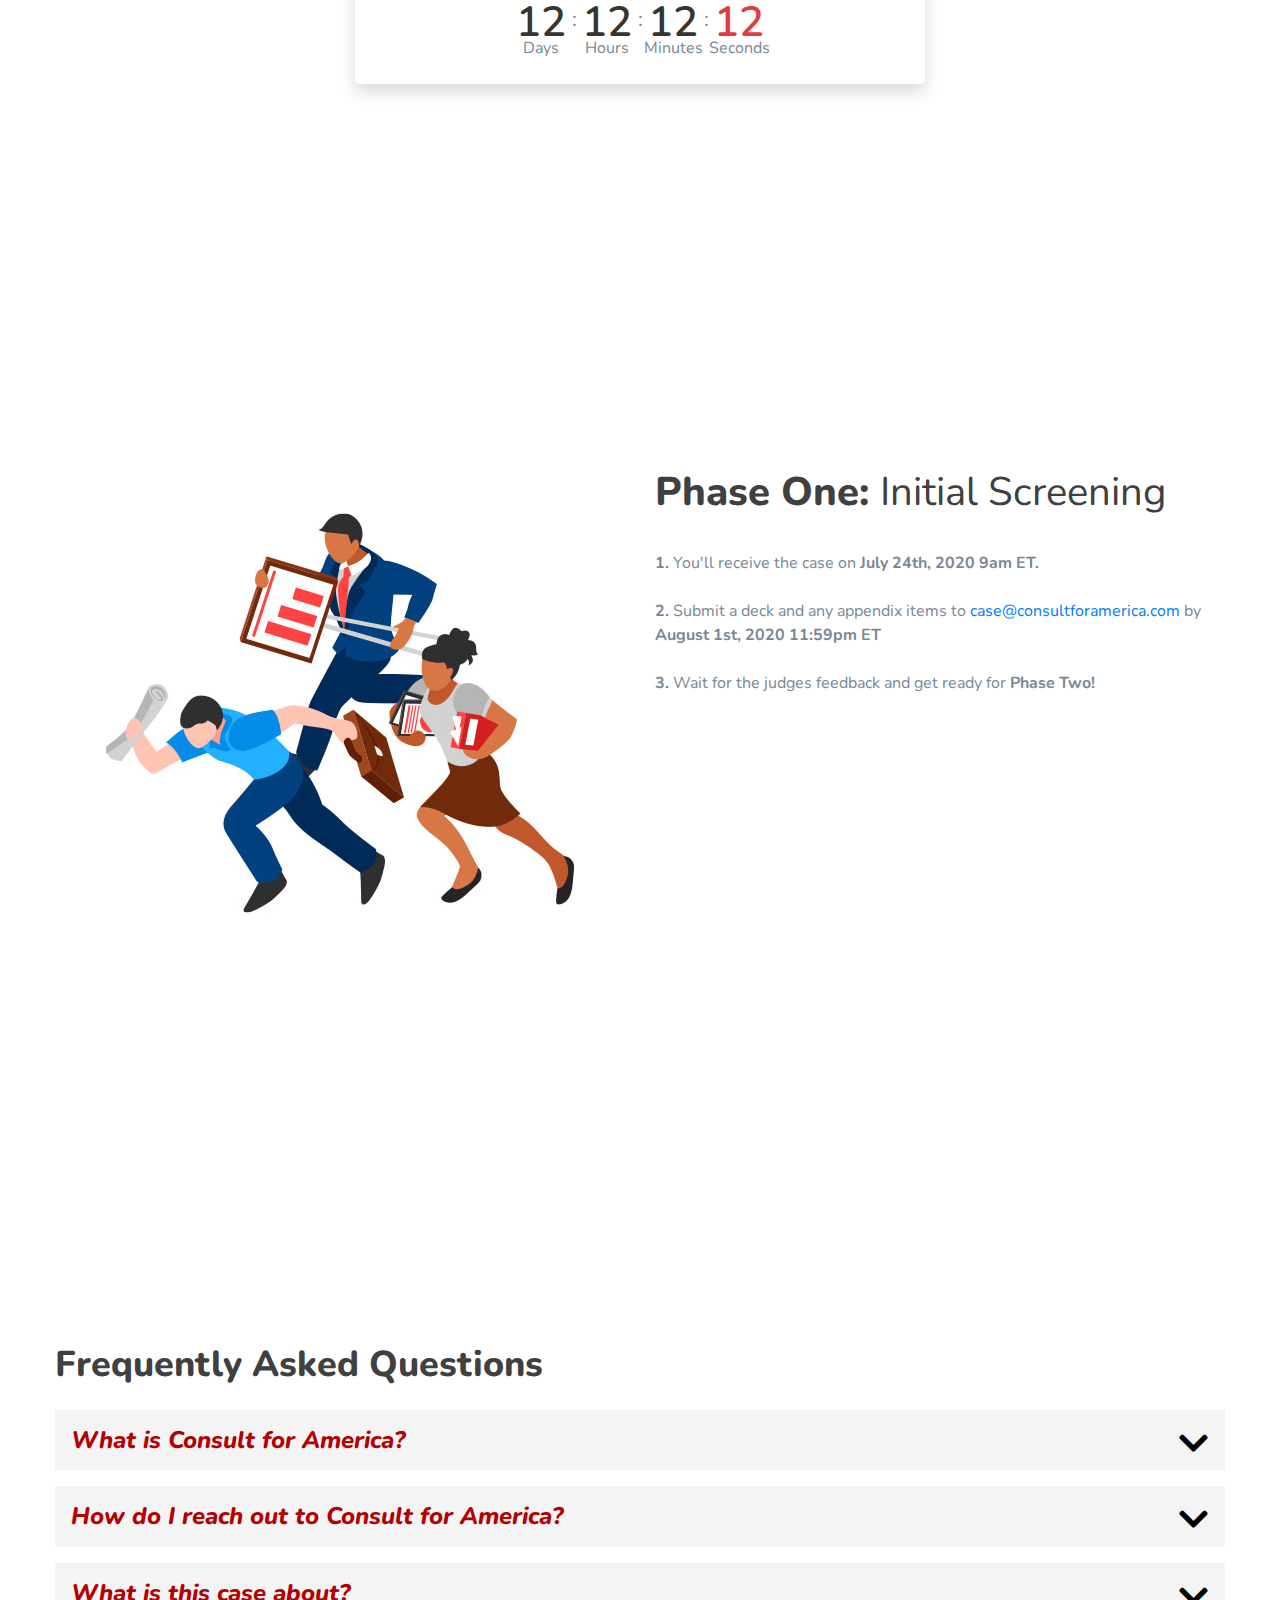
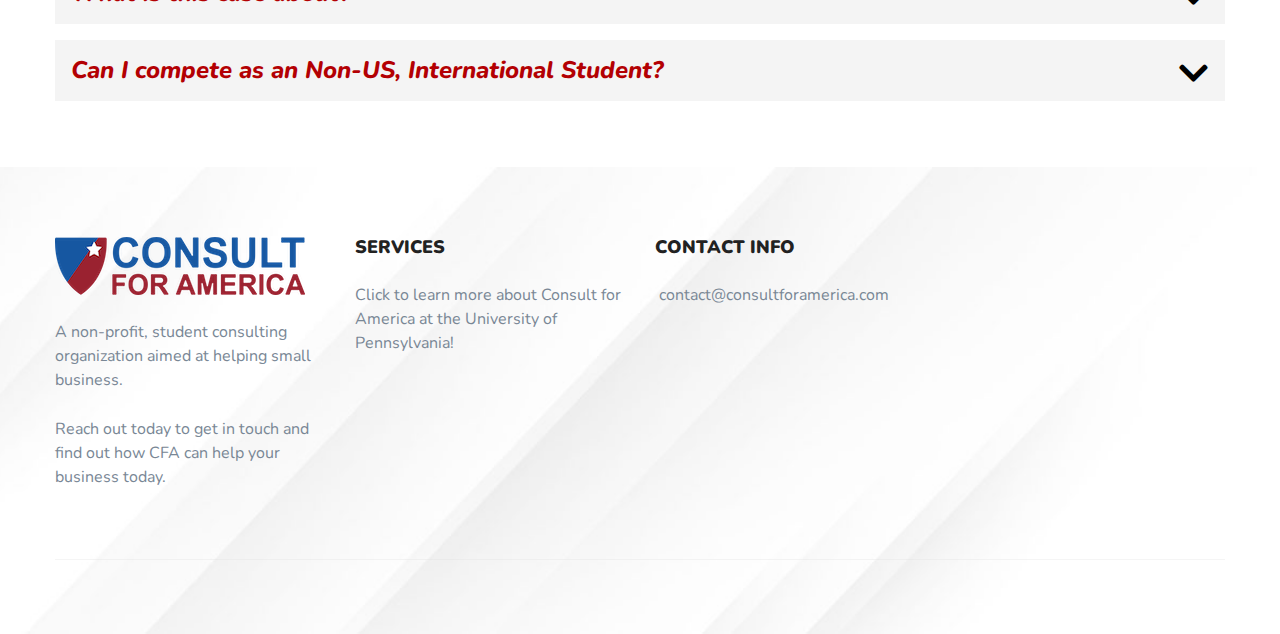
==== commit b496a56b: "Update case2020.html" ====
--- a/case2020.html
+++ b/case2020.html
@@ -100,9 +100,6 @@
                                     </li>
                                     <li class="nav-item">
                                         <a href="#FAQs">FAQs</a>
-                                    </li>
-                                    <li class="nav-item">
-                                        <a href="case2020.html">2020 Case</a>
                                     </li>
                                 </ul>
                             </div> <!-- navbar collapse -->
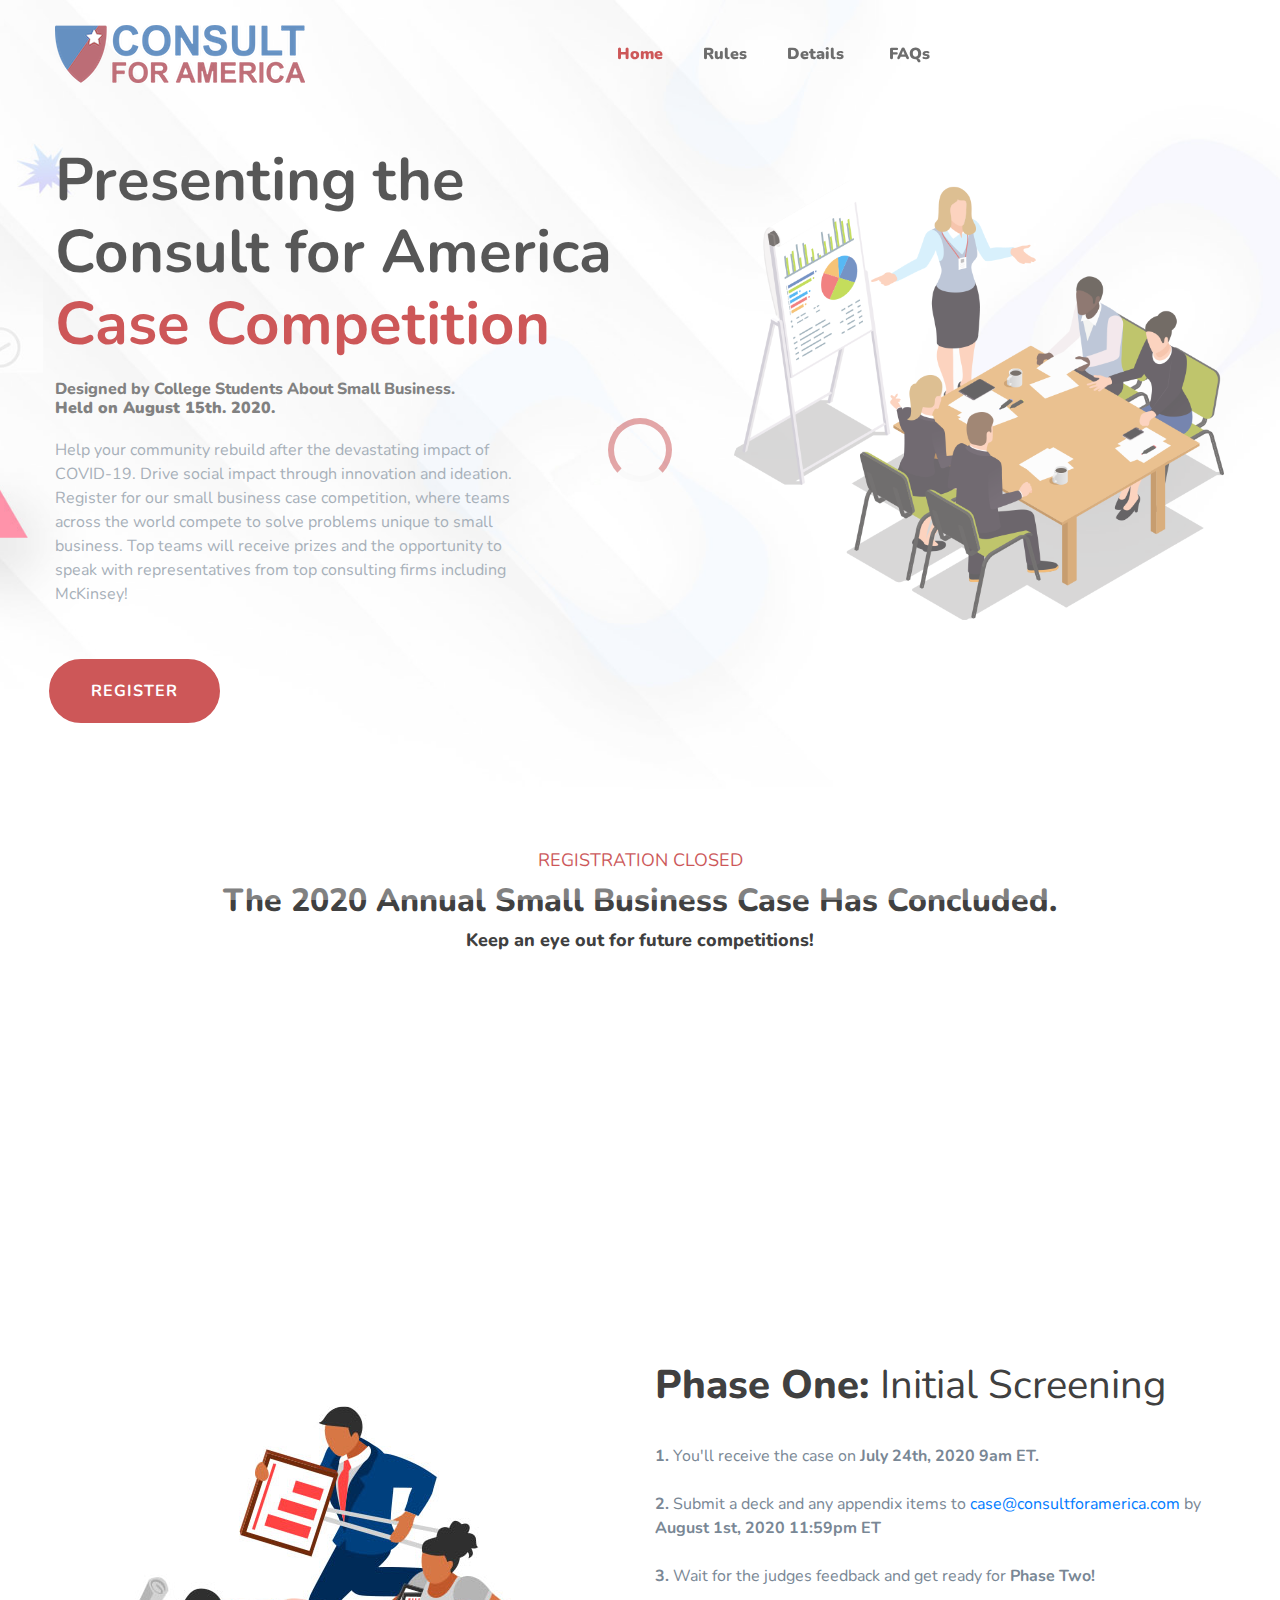
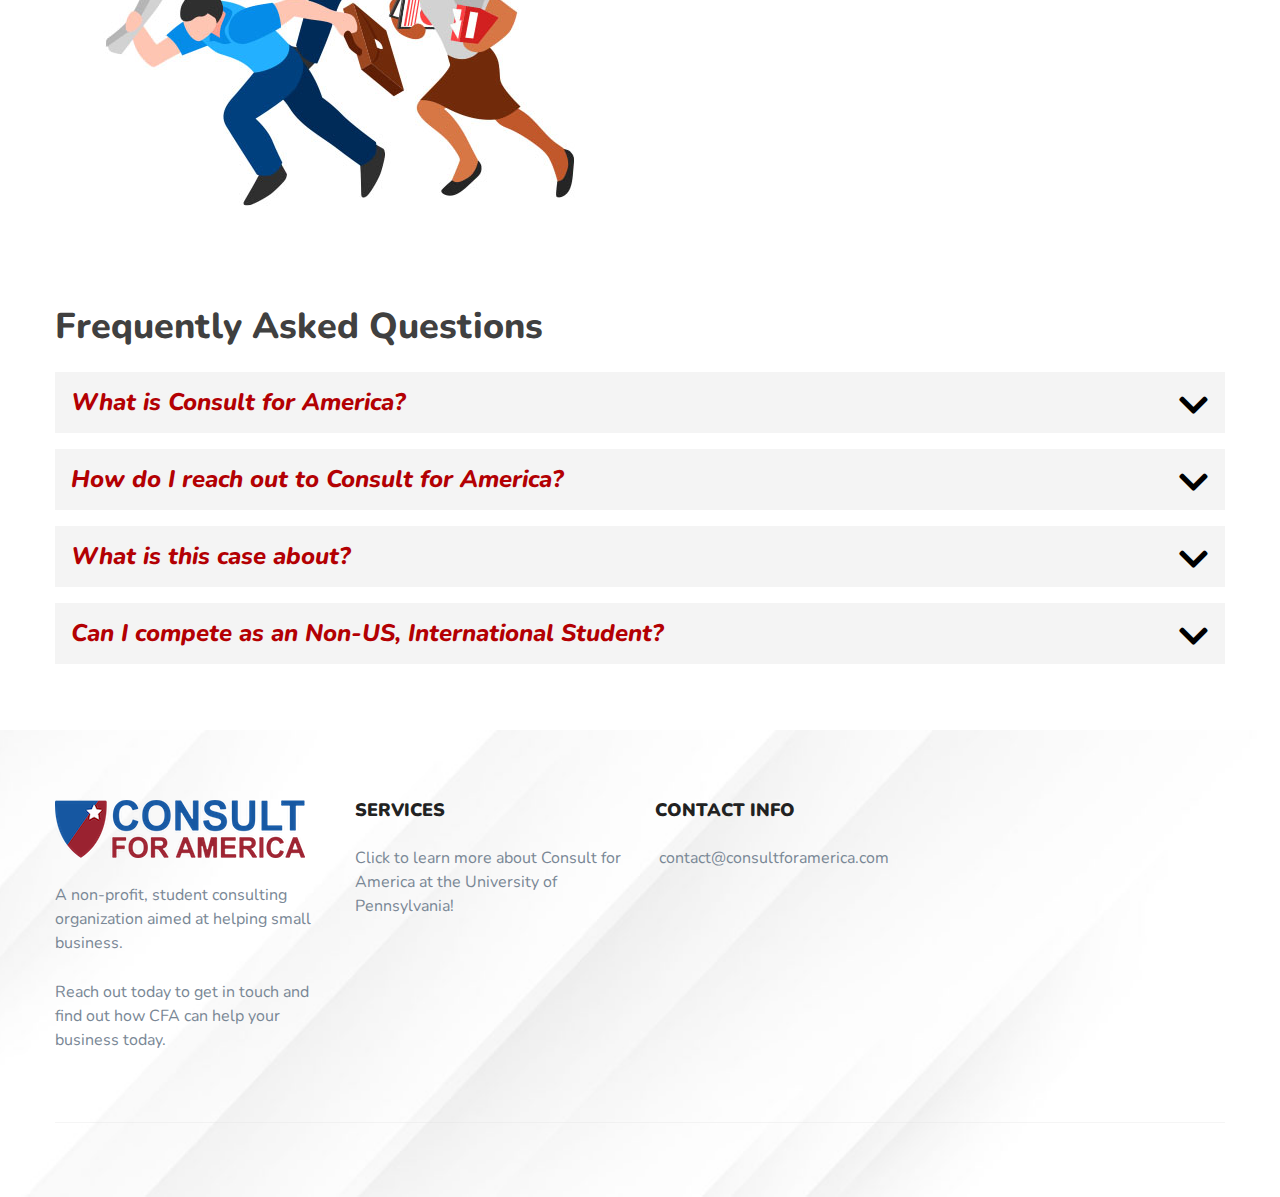
==== commit e6f6bc5d: "Added a png below the Registration Closed Bar" ====
--- a/case2020.html
+++ b/case2020.html
@@ -5,7 +5,7 @@
     <meta charset="utf-8">
     
     <!--====== Title ======-->
-    <title>Consult For America | 2020 Case</title>
+    <title>CFA | 2020 Case</title>
     
     <meta name="description" content="">
     <meta name="viewport" content="width=device-width, initial-scale=1">
@@ -94,9 +94,6 @@
                                     </li>
                                     <li class="nav-item">
                                         <a href="#phases">Details&nbsp;</a>
-                                    </li>
-                                    <li class="nav-item">
-                                        <a href="#register">Register</a>
                                     </li>
                                     <li class="nav-item">
                                         <a href="#FAQs">FAQs</a>
@@ -136,169 +133,39 @@
             </div> <!-- header hero image -->
         </div> <!-- header hero -->
     </header>
-    
     <!--====== HEADER PART ENDS ======-->
     
-<!--====== REGISTRATION DETAILS START ======-->
-    
-    <section id="service" class="service-area pt-15">
-        <div class="container">
-            <div class="row">
-                <div class="col-lg-6 col-md-8">
-                    <div class="section-title wow fadeInUp" data-wow-duration="1s" data-wow-delay="0.2s">
-                        <h6 class="sub-title">Registration Details&nbsp;</h6>
-                        <h4 class="title">Steps to Registration&nbsp; <span>&nbsp;</span></h4>
-                    </div> <!-- section title -->
-                </div>
-            </div> <!-- row -->
-            <div class="service-wrapper mt-60 wow fadeInUp" data-wow-duration="1s" data-wow-delay="0.6s">
-                <div class="row no-gutters justify-content-center">
-                    <div class="col-lg-4 col-md-7">
-                        <div class="single-service d-flex">
-                            <div class="service-icon">
-                                <img src="assets/images/service-1.png" alt="Icon">
-                            </div>
-                            <div class="service-content media-body">
-                                <h4 class="service-title">1. Be a College Student&nbsp;</h4>
-                                <p class="text">This Case Competition is for students in any type of undergraduate program, including the classes of 2021 - 2024.</p>
-                            </div>
-                        </div> <!-- single service -->
-                    </div>
-                    <div class="col-lg-4 col-md-7">
-                        <div class="single-service service-border d-flex">
-                            <div class="service-icon">
-                                <img src="assets/images/service-2.png" alt="Icon">
-                            </div>
-                            <div class="service-content media-body">
-                                <h4 class="service-title">2. Find a Team&nbsp; &nbsp;&nbsp;</h4>
-                                <p class="text">You can register with up to 4 people total, and they can be from across schools&nbsp;&nbsp;</p>
-                            </div>
-                            <div class="shape shape-3"> </div>
-                        </div> <!-- single service -->
-                    </div>
-					 <div class="col-lg-4 col-md-7">
-                        <div class="single-service service-border d-flex">
-                            <div class="service-icon">
-                                <img src="assets/images/service-3.png" alt="Icon">
-                            </div>
-                            <div class="service-content media-body">
-                                <h4 class="service-title">3. Pick a Team Captain</h4>
-                                <p class="text">Pick a single member of your team to be the main point of contact.&nbsp;&nbsp;</p>
-                          </div>
-                            <div class="shape shape-3">
-                                <img src="assets/images/shape/shape-3.svg" alt="shape">
-                            </div>
-                        </div> <!-- single service -->
-                    </div>
-					 <div class="col-lg-4 col-md-7">
-                        <div class="single-service service-border d-flex">
-                            <div class="service-icon">
-                              <img src="assets/images/service-4.png" alt="Icon">
-                            </div>
-                            <div class="service-content media-body">
-                                <h4 class="service-title">4. Fill in the Form Below&nbsp;</h4>
-                                <p class="text">Carefully fill out all the details in the form below so we can contact you.</p>
-                          </div>
-                            <div class="shape shape-3">
-                                <img src="assets/images/shape/shape-3.svg" alt="shape">
-                            </div>
-                        </div> <!-- single service -->
-                    </div>
-					 <div class="col-lg-4 col-md-7">
-                        <div class="single-service service-border d-flex">
-                            <div class="service-icon">
-                                <img src="assets/images/service-5.png" alt="Icon">
-                            </div>
-                            <div class="service-content media-body">
-                                <h4 class="service-title">Register by July 22, 2020, 11:59pm ET</h4>
-                                <p class="text">Get your team ready and keep an eye out for the case materials.&nbsp;</p>
-                          </div>
-                            <div class="shape shape-3"> </div>
-                        </div> <!-- single service -->
-                    </div>
-                    <div class="col-lg-4 col-md-7">
-                        <div class="single-service d-flex">
-                            <div class="service-icon">
-                                <img src="assets/images/service-6.png" alt="Icon">
-                            </div>
-                            <div class="service-content media-body">
-                                <h4 class="service-title">Receive your case materials on July 24, 2020!&nbsp;&nbsp;</h4>
-                                <p class="text">You'll receive your case materials a day later.&nbsp; &nbsp; &nbsp; &nbsp;&nbsp;</p>
-                          </div>
-                            <div class="shape shape-4">
-                            </div>
-                        </div> <!-- single service -->
-                    </div>
-                </div> <!-- row -->
-                <div class="row">
-                </div> <!-- row -->
-            </div> <!-- service wrapper -->
-        </div> <!-- container -->
-    </section>
-    
-    <!--====== REGISTRATION DETAILS ENDS ======-->
-    
-    <!--====== TIMER START ======-->
-    <section>
-        <div class="bg-gradient-primary section bg-triangles pt-150">
-          <div class="container">
-            <div class="row">
-              <div class="col-lg-6 col-sm-8 mr-auto ml-auto" data-aos="fade-up">
-                <div class="pricing-table position-relative text-center px-3 py-4 rounded-lg shadow transition bg-white">
-                  <h2 class="mb-4 text-color">Sign Up Deadline</h2>
-                  <div class="col w-100 text-center mr-auto ml-auto">
-                    <div class="row justify-content-center">
-                      <div class="numbox col">
-                        <span id="days">12</span>
-                      </div>
-                      <span class="colon">:</span>
-                      <div class="numbox col">
-                        <span id="hours">12</span>
-                      </div>
-                      <span class="colon">:</span>
-                      <div class="numbox col">
-                        <span id="minutes">12</span>
-                      </div>
-                      <span class="colon">:</span>
-                      <div class="numbox col">
-                        <span id="seconds">12</span>
-                      </div>
-                    </div>
-                    <div class="row justify-content-center">
-                      <div class="numbox_desciption col">
-                        Days
-                      </div>
-                      <span class="colon"></span>
-                      <div class="numbox_desciption col">
-                        Hours
-                      </div>
-                      <span class="colon"></span>
-                      <div class="numbox_desciption col">
-                        Minutes
-                      </div>
-                      <span class="colon"></span>
-                      <div class="numbox_desciption col">
-                        Seconds
-                      </div>
-                    </div>
-                  </div>
-              </div>
-                </div>
-              </div>
-            </div>
-          </div>
-        </div>
-      </section>
-    <!--====== TIMER END ======-->
-    
-    <!-- PHASE PART START -->
-    <section id="phases" class="our-services-area pt-115">
+    <!--====== REGISTRATION PART STARTS ======-->
+    <section id="register" class="contact-area pt-50 pb-0">
         <div class="container">
             <div class="row justify-content-center">
-                <div class="col-xl-5 col-lg-6 col-md-8 col-sm-9">
+                <div class="col-lg-12">
+                    <div class="section-title text-center pb-20 wow fadeInUp" data-wow-duration="1s" data-wow-delay="0.3s">
+                        <h6 class="sub-title">Registration Closed</h6>
+                        <h4 class="title">The 2020 Annual Small Business Case Has Concluded.</h4>
+                        <h4 class="title"> </h4>
+                        <h5>Keep an eye out for future competitions!</h5>
+                    </div>
+                </div class="col-lg-6">
+                    <div class="d-flex align-items-center wow fadeInUp" data-wow-duration="1s" data-wow-delay="1.1s">
+                        <div class="image">
+                            <img src="assets/images/author-1.jpg" alt="Hero Image">
+                        </div> <!-- confetti popper -->
+                </div>
+            </div>
+        </div>
+        
+    </section>
+    <!--====== REGISTRATION PART ENDS ======-->
+    
+    <!-- PHASE PART START -->
+    <section id="phases" class="our-services-area pt-50">
+        <div class="container">
+            <div class="row justify-content-center">
+                <div class="col-xl-20 col-lg-6 col-md-8 col-sm-9">
                     <div class="section-title text-center wow fadeInUp" data-wow-duration="1s" data-wow-delay="0.2s">
-                        <h6 class="sub-title">What's Next?</h6>
-                        <h4 class="title">The Two Phases <span>of the CFA Case Competition</span></h4>
+                        <h6 class="sub-title">How it Works</h6>
+                        <h4 class="title">The Two Phases <span>of the CFA Small Business Case Competition</span></h4>
                     </div> <!-- section title -->
                 </div>
             </div> <!-- row -->
@@ -360,23 +227,7 @@
             </div> <!-- row -->
         </div> <!-- container -->
     </section>
-
     <!-- PHASE PART END   -->
-    
-    <!--====== REGISTRATION PART STARTS ======-->
-    <section id="register" class="contact-area pt-120 pb-120">
-        <div class="container">
-            <div class="row justify-content-center">
-                <div class="col-lg-4">
-                    <div class="section-title text-center pb-20 wow fadeInUp" data-wow-duration="1s" data-wow-delay="0.3s">
-                        <h6 class="sub-title">Register</h6>
-                        <h4 class="title">Registration has closed.</h4>
-                    </div>
-    <!--====== REGISTRATION FORM STARTS
-                    <script src="https://static.airtable.com/js/embed/embed_snippet_v1.js"></script><iframe class="airtable-embed airtable-dynamic-height" src="https://airtable.com/embed/shrqEFEuLGyIcdail?backgroundColor=green" frameborder="0" onmousewheel="" width="100%" height="1609" style="background: transparent; border: 1px solid #ccc;"></iframe>
-    ====== REGISTRATION FORM ENDS ======-->
-                </section>
-    <!--====== REGISTRATION PART ENDS ======-->
 
     <!--====== FAQ PART STARTS ======-->
     <section class="accordion-section clearfix mt-3" id="FAQs" aria-label="Question Accordions">
--- a/assets/css/style.css
+++ b/assets/css/style.css
@@ -2255,4 +2255,6 @@
       .accordion-section .container{
       padding-bottom: 50px;
       }
+
+      #content img.alignRight {float:right; margin: 5px 15px 5px 0;}
 /*# sourceMappingURL=style.css.map */
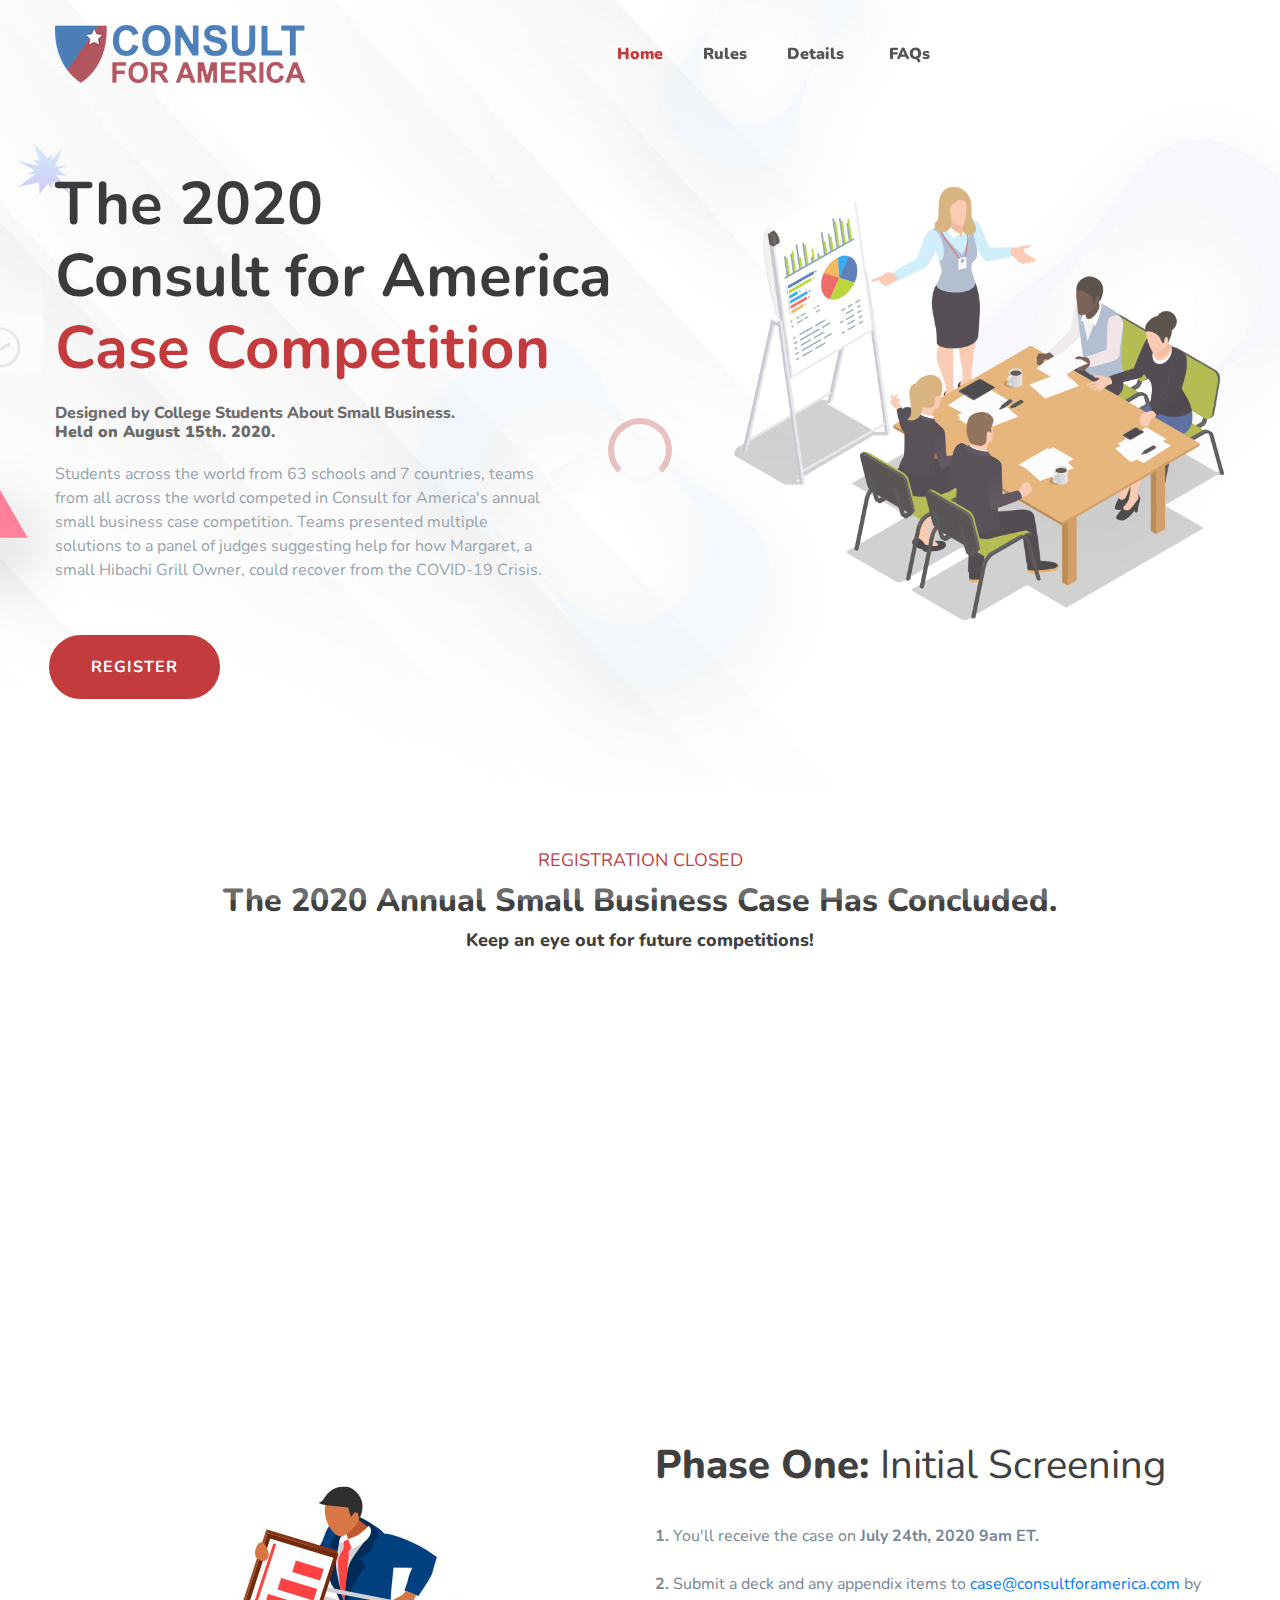
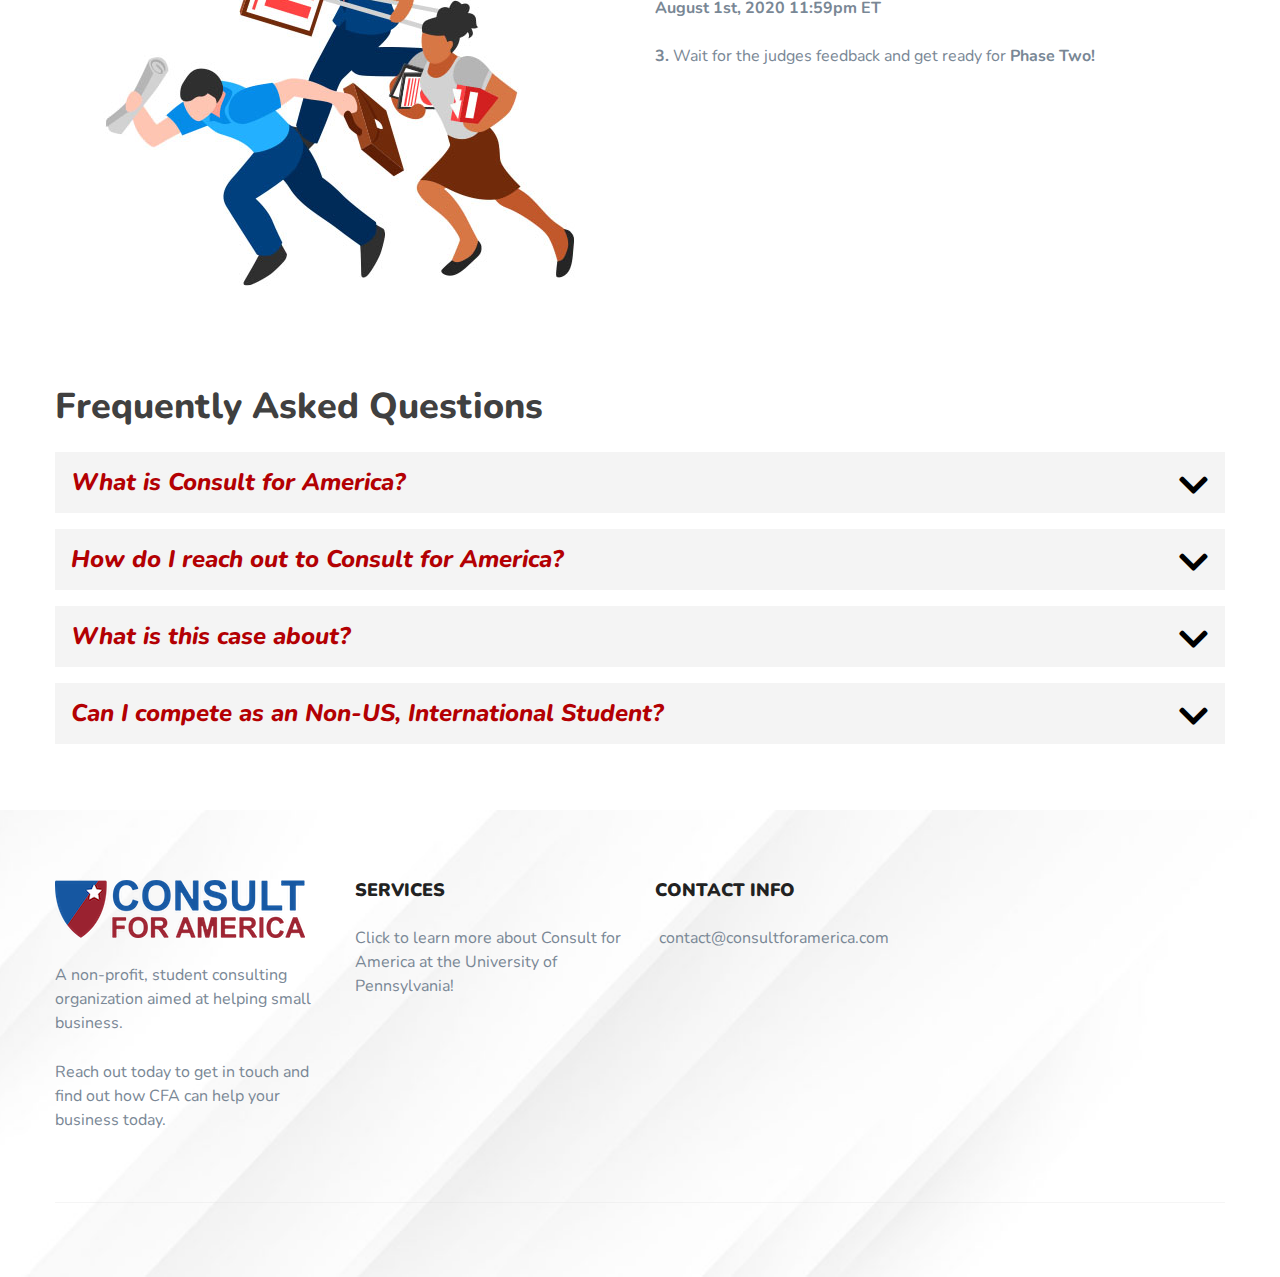
==== commit 215aa0c0: "Added party popper image, updated description of header, changed alt ids" ====
--- a/case2020.html
+++ b/case2020.html
@@ -111,14 +111,14 @@
                 <div class="row">
                     <div class="col-lg-7">
                         <div class="header-hero-content">
-                            <h1 class="hero-title wow fadeInUp" data-wow-duration="1s" data-wow-delay="0.2s"><b>Presenting the <br>
+                            <h1 class="hero-title wow fadeInUp" data-wow-duration="1s" data-wow-delay="0.2s"><b>The 2020 <br>
                             Consult for America &nbsp;</b>&nbsp; <br> <span><strong>Case Competition</strong></span>  <b>&nbsp;</b></h1>
                              <h1 class="text wow fadeInUp" data-wow-duration="1s" data-wow-delay="0.5s" style="visibility: visible; animation-duration: 1s; animation-delay: 0.5s; animation-name: fadeInUp;">Designed by College Students About Small Business.<br><b>Held on August 15th. 2020.</b></h1>
 							<p class="text wow fadeInUp" data-wow-duration="1s" data-wow-delay="0.5s" style="visibility: visible; animation-duration: 1s; 
                             animation-delay: 0.5s; animation-name: fadeInUp;
-                            ">Help your community rebuild after the devastating impact of COVID-19. Drive social impact through innovation and ideation. 
-                            Register for our small business case competition, where teams across the world compete to solve problems unique to small business. 
-                            Top teams will receive prizes and the opportunity to speak with representatives from top consulting firms including McKinsey!</p>
+                            ">Students across the world from 63 schools and 7 countries, teams from all across the world competed in Consult for America's annual small business
+                            case competition. Teams presented multiple solutions to a panel of judges suggesting help for how Margaret, a small Hibachi Grill Owner, could recover
+                            from the COVID-19 Crisis.</p>
 							<div class="header-singup wow fadeInUp col-xl-3 col-lg-4 col-md-3" data-wow-duration="1s" data-wow-delay="0.8s">
                                 <button class="main-btn" onclick="window.location.href='#register'">Register</button>
                           </div>
@@ -149,7 +149,7 @@
                 </div class="col-lg-6">
                     <div class="d-flex align-items-center wow fadeInUp" data-wow-duration="1s" data-wow-delay="1.1s">
                         <div class="image">
-                            <img src="assets/images/author-1.jpg" alt="Hero Image">
+                            <img src="assets/images/icon-party.png" alt="Completed Registration Image">
                         </div> <!-- confetti popper -->
                 </div>
             </div>
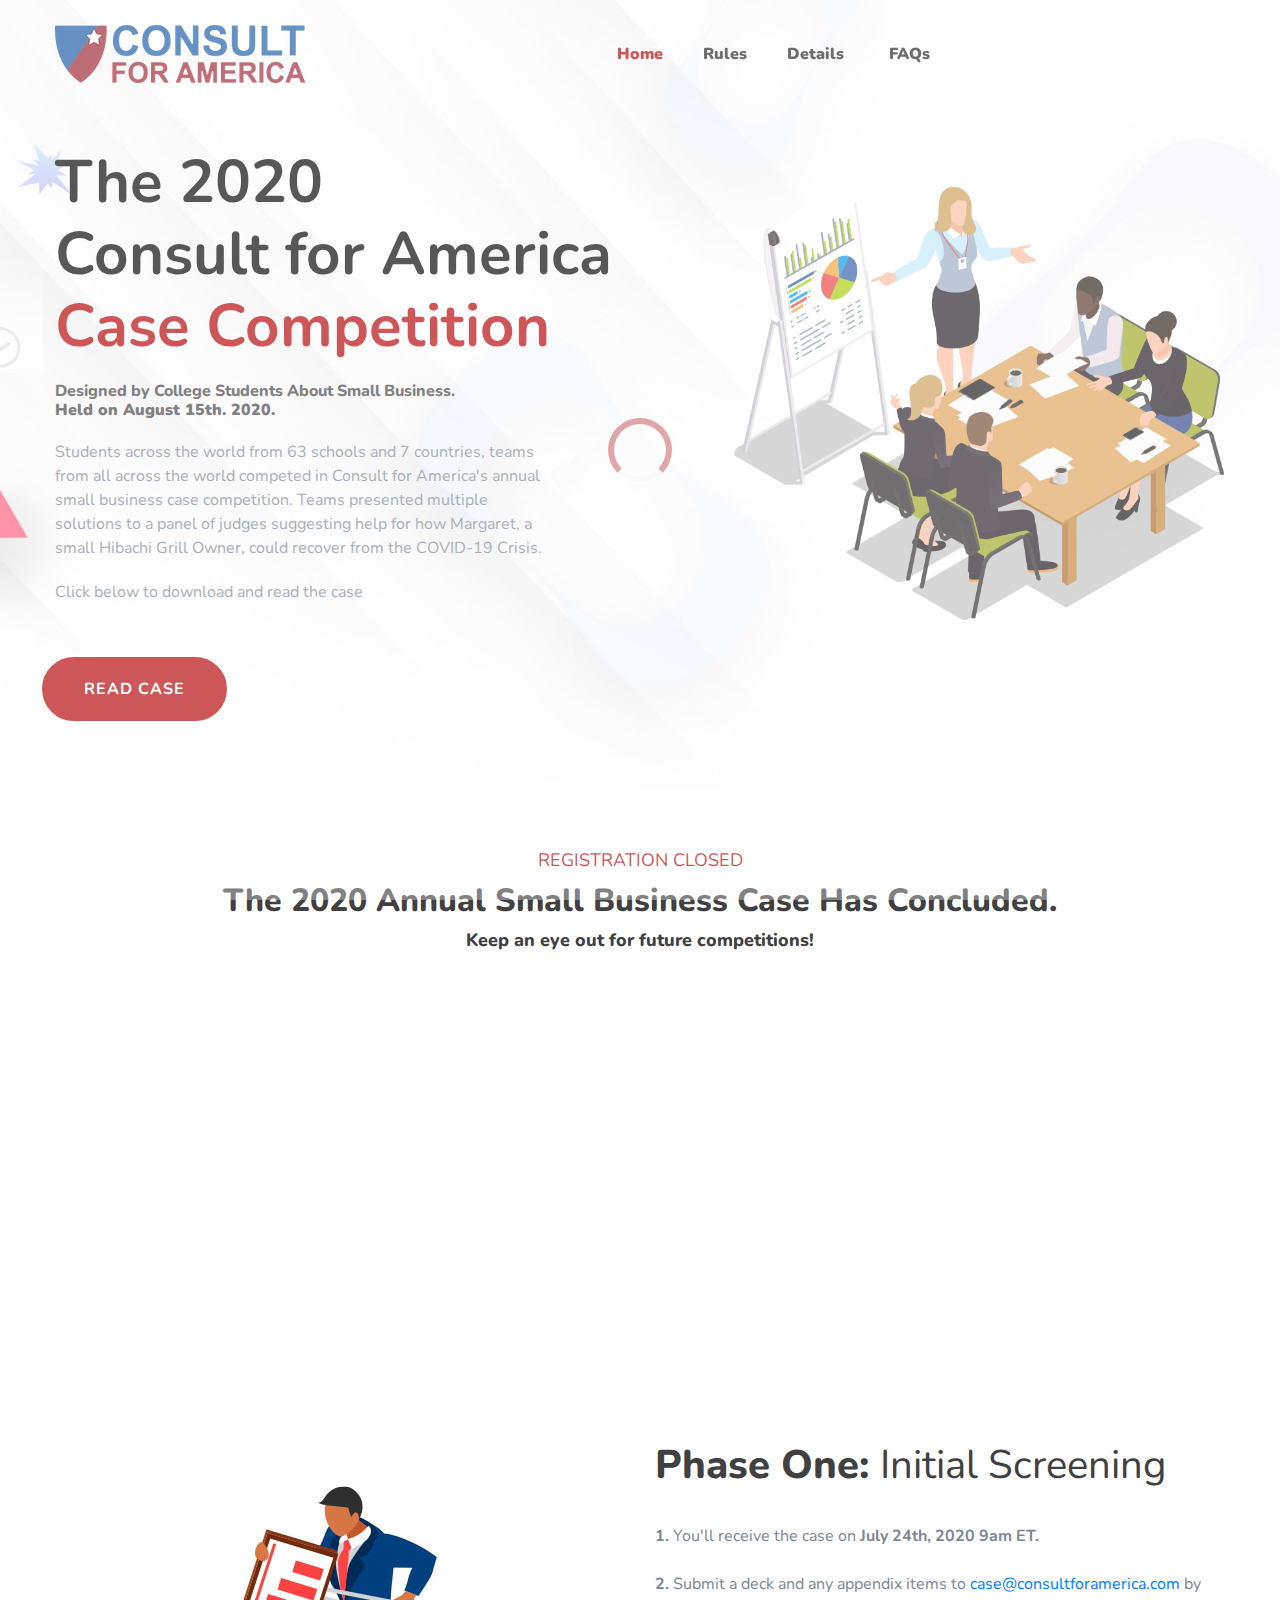
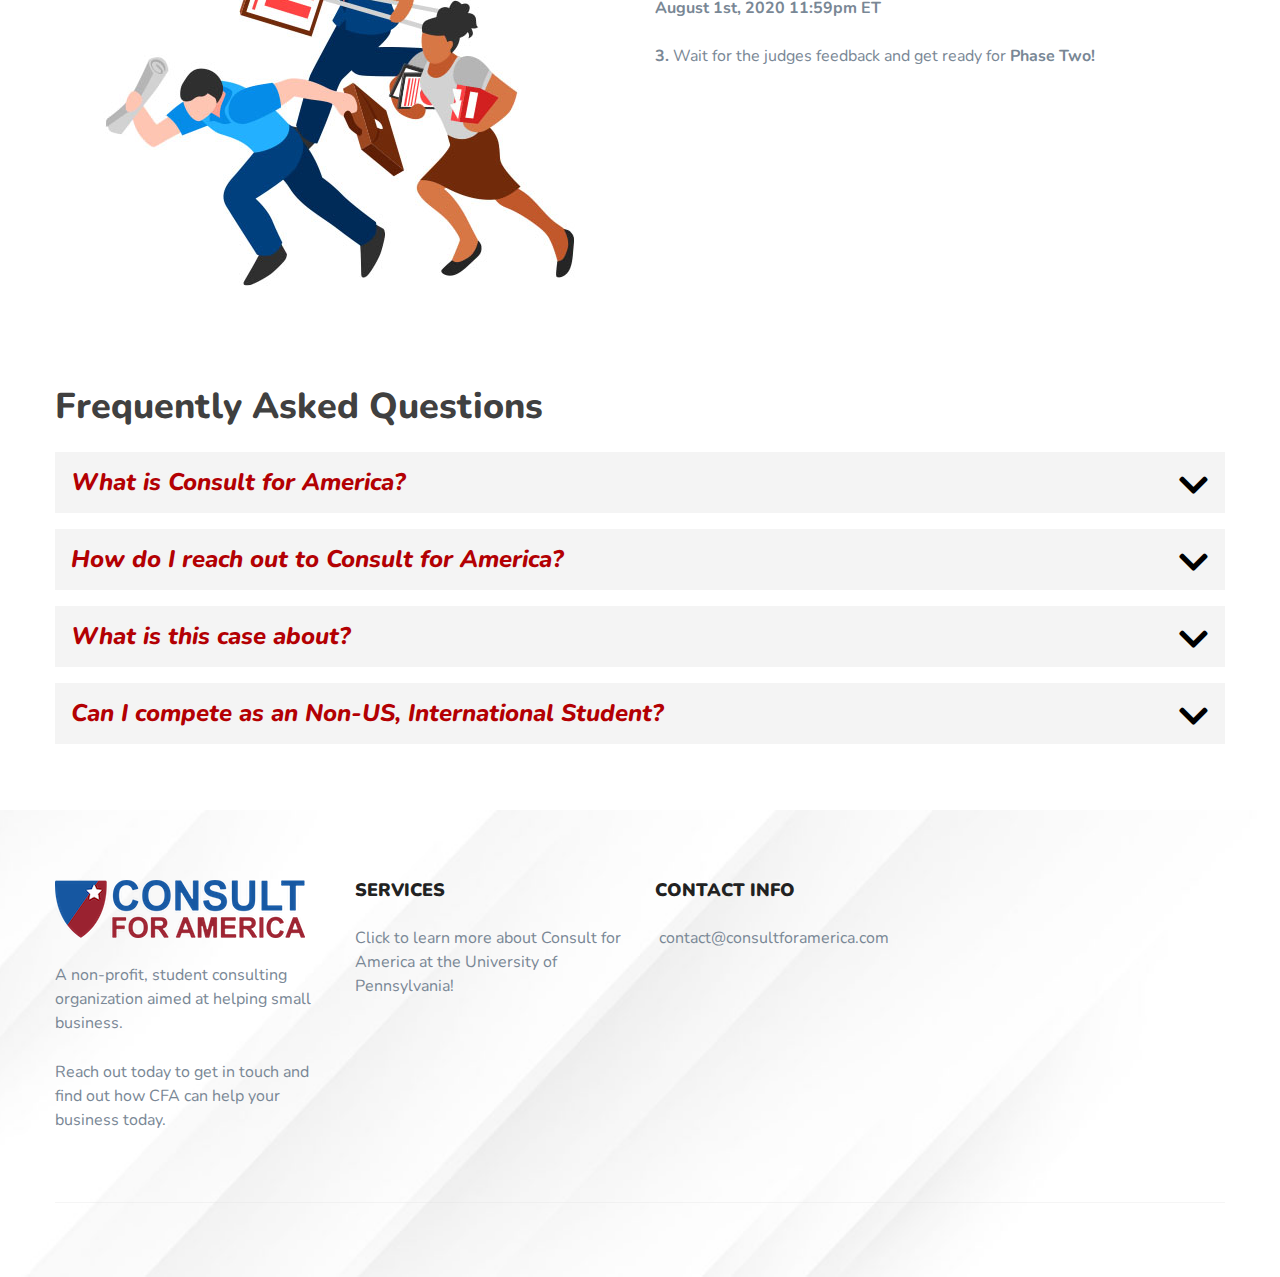
==== commit 53d2136a: "added download link for the CFA case" ====
--- a/case2020.html
+++ b/case2020.html
@@ -118,10 +118,21 @@
                             animation-delay: 0.5s; animation-name: fadeInUp;
                             ">Students across the world from 63 schools and 7 countries, teams from all across the world competed in Consult for America's annual small business
                             case competition. Teams presented multiple solutions to a panel of judges suggesting help for how Margaret, a small Hibachi Grill Owner, could recover
-                            from the COVID-19 Crisis.</p>
-							<div class="header-singup wow fadeInUp col-xl-3 col-lg-4 col-md-3" data-wow-duration="1s" data-wow-delay="0.8s">
-                                <button class="main-btn" onclick="window.location.href='#register'">Register</button>
-                          </div>
+                            from the COVID-19 Crisis. <br></p>
+                            <p class="text wow fadeInUp" data-wow-duration="1s" data-wow-delay="0.5s" style="visibility: visible; animation-duration: 1s; 
+                            animation-delay: 0.5s; animation-name: fadeInUp;
+                            ">Click below to download and read the case</p>
+
+                        <!--Download Case Begins-->
+                        <div class="col-lg-12">
+                            <div class="header-singup wow fadeInUp col-xl-3 col-lg-4 col-md-3" data-wow-duration="1s" data-wow-delay="0.8s">
+                                <form method="get" action="assets/files/CFAN_Case_Competition.pdf" target ="_blank">
+                                    <button class="main-btn">Read Case</button>
+                                 </form>
+                            </div>
+                        </div>
+                      <!--Download Case Ends-->
+
                       </div> <!-- header hero content -->
                     </div>
                 </div> <!-- row -->
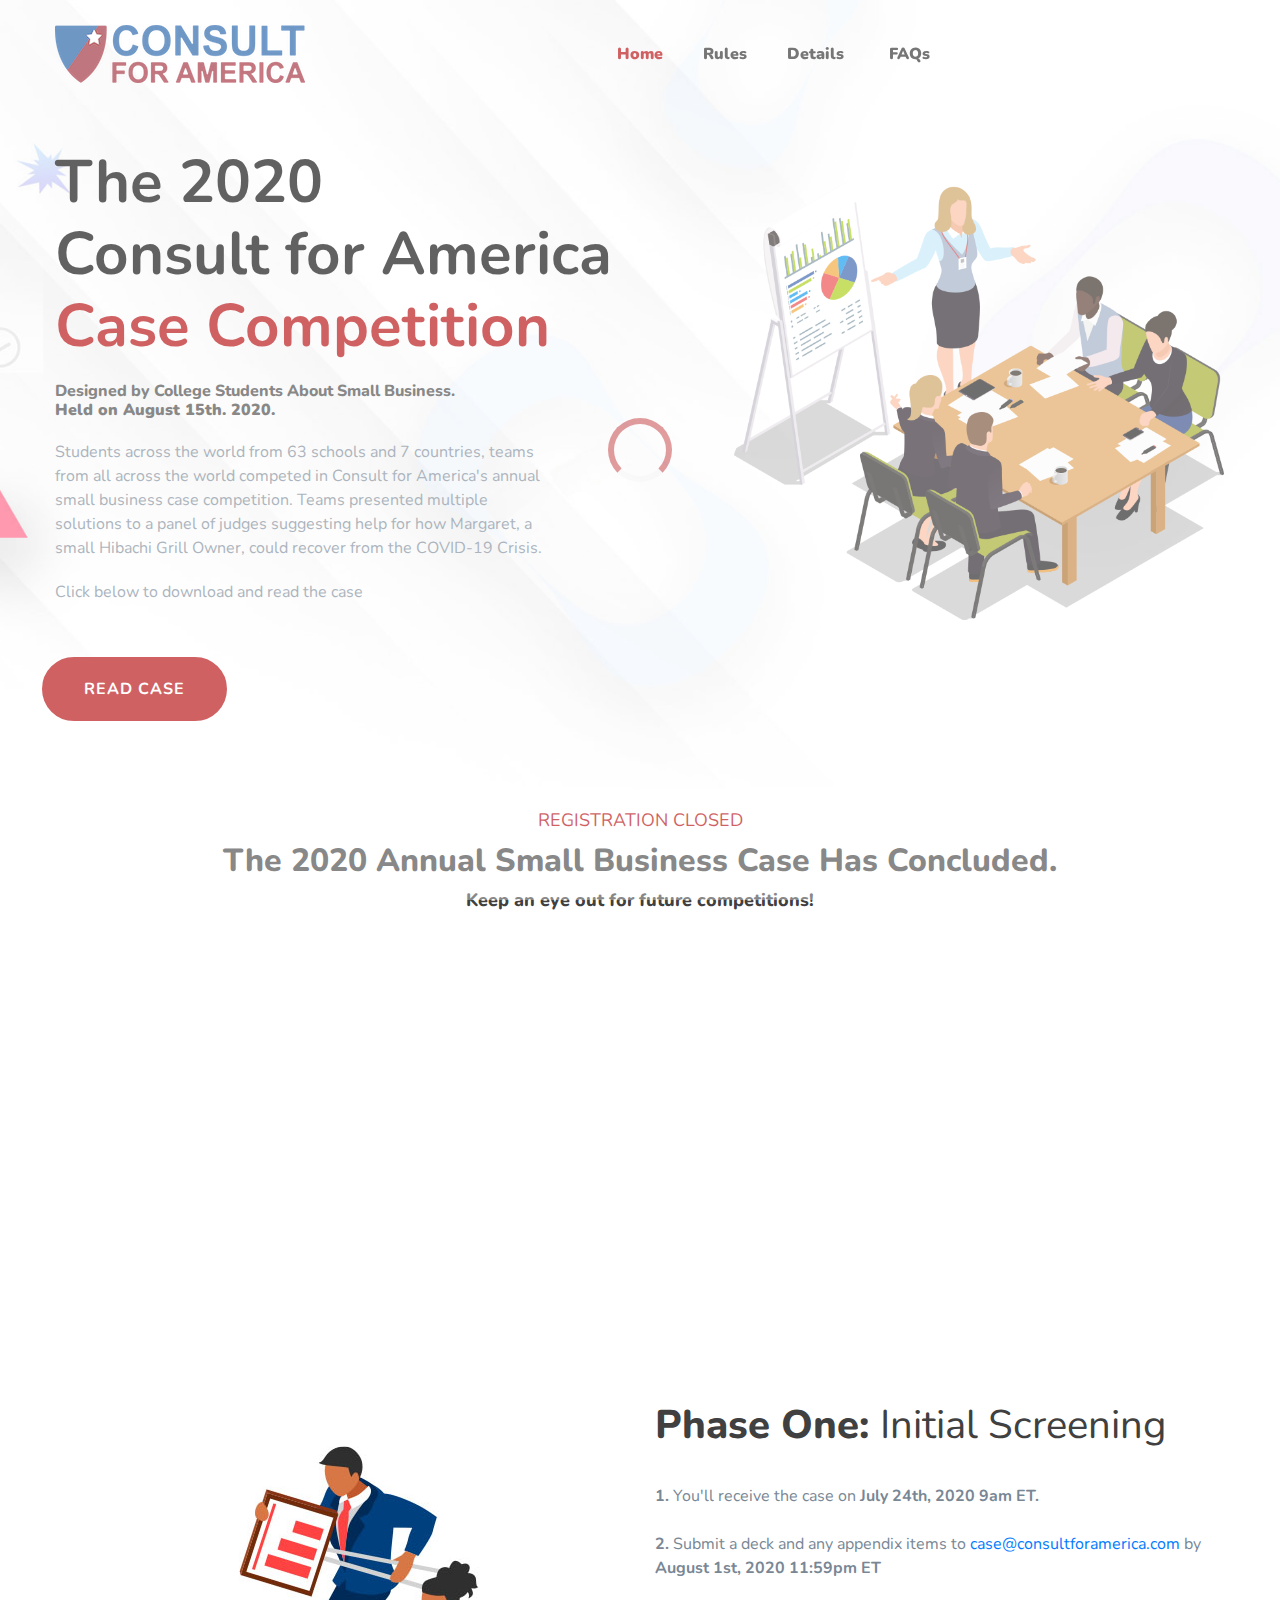
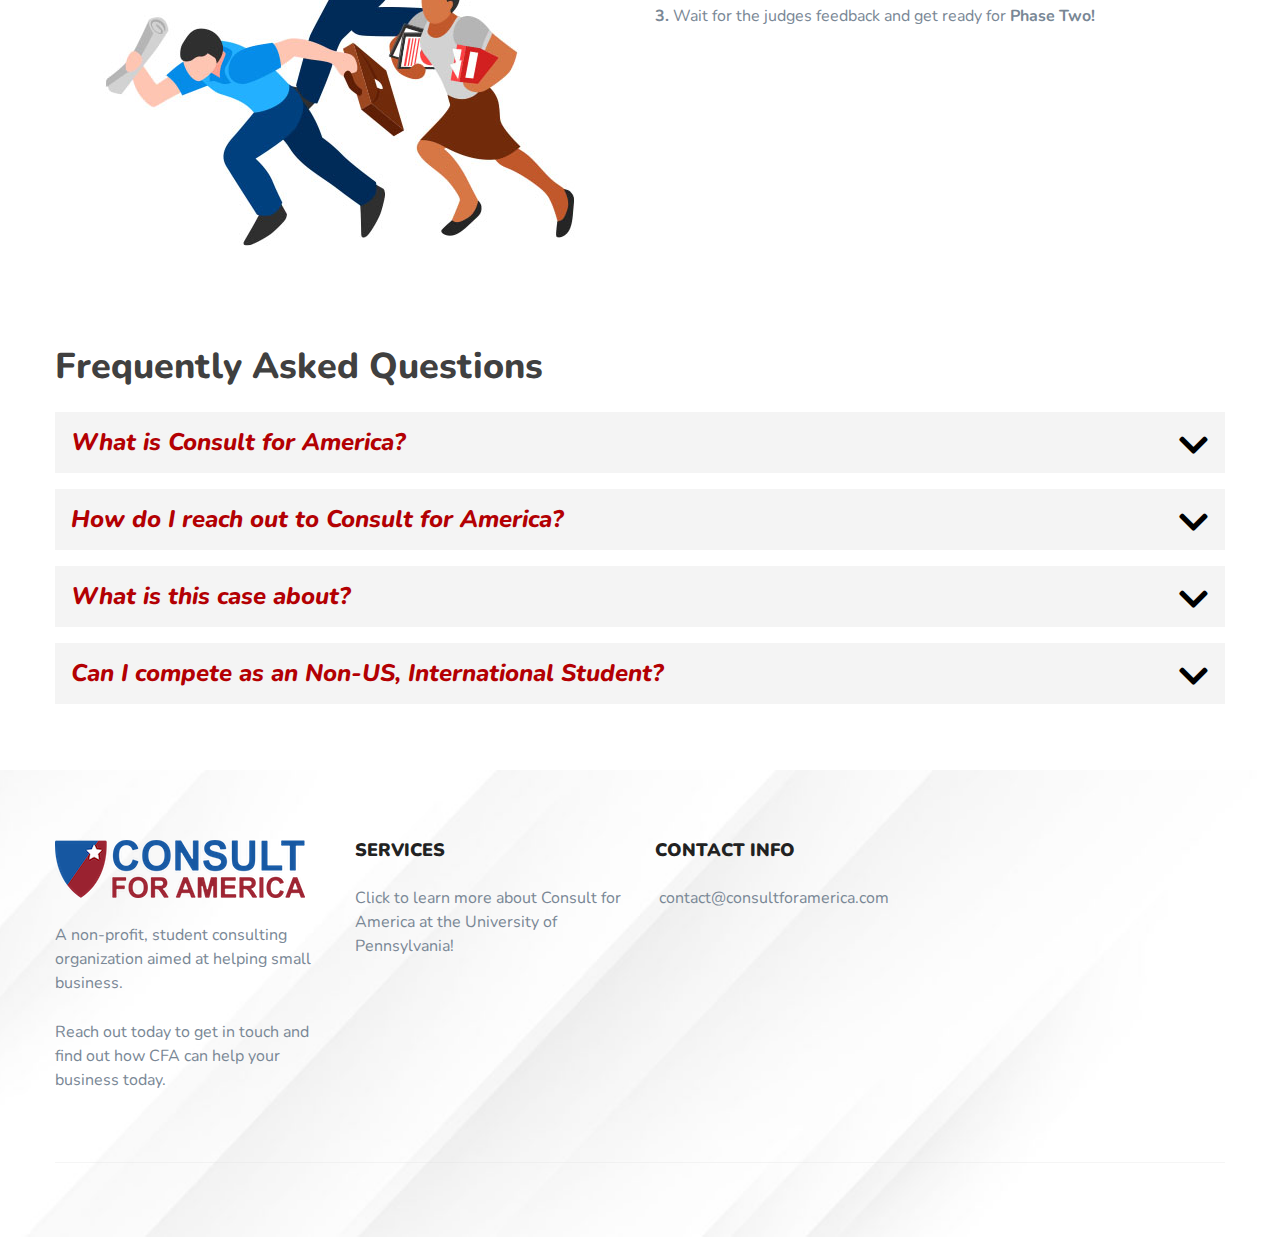
==== commit 622bb200: "Update case2020.html" ====
--- a/case2020.html
+++ b/case2020.html
@@ -113,7 +113,8 @@
                         <div class="header-hero-content">
                             <h1 class="hero-title wow fadeInUp" data-wow-duration="1s" data-wow-delay="0.2s"><b>The 2020 <br>
                             Consult for America &nbsp;</b>&nbsp; <br> <span><strong>Case Competition</strong></span>  <b>&nbsp;</b></h1>
-                             <h1 class="text wow fadeInUp" data-wow-duration="1s" data-wow-delay="0.5s" style="visibility: visible; animation-duration: 1s; animation-delay: 0.5s; animation-name: fadeInUp;">Designed by College Students About Small Business.<br><b>Held on August 15th. 2020.</b></h1>
+                             <h1 class="text wow fadeInUp" data-wow-duration="1s" data-wow-delay="0.5s" style="visibility: 
+                             visible; animation-duration: 1s; animation-delay: 0.5s; animation-name: fadeInUp;">Designed by College Students About Small Business.<br><b>Held on August 15th. 2020.</b></h1>
 							<p class="text wow fadeInUp" data-wow-duration="1s" data-wow-delay="0.5s" style="visibility: visible; animation-duration: 1s; 
                             animation-delay: 0.5s; animation-name: fadeInUp;
                             ">Students across the world from 63 schools and 7 countries, teams from all across the world competed in Consult for America's annual small business
@@ -147,7 +148,7 @@
     <!--====== HEADER PART ENDS ======-->
     
     <!--====== REGISTRATION PART STARTS ======-->
-    <section id="register" class="contact-area pt-50 pb-0">
+    <section id="register" class="contact-area pt-10 pb-0">
         <div class="container">
             <div class="row justify-content-center">
                 <div class="col-lg-12">
